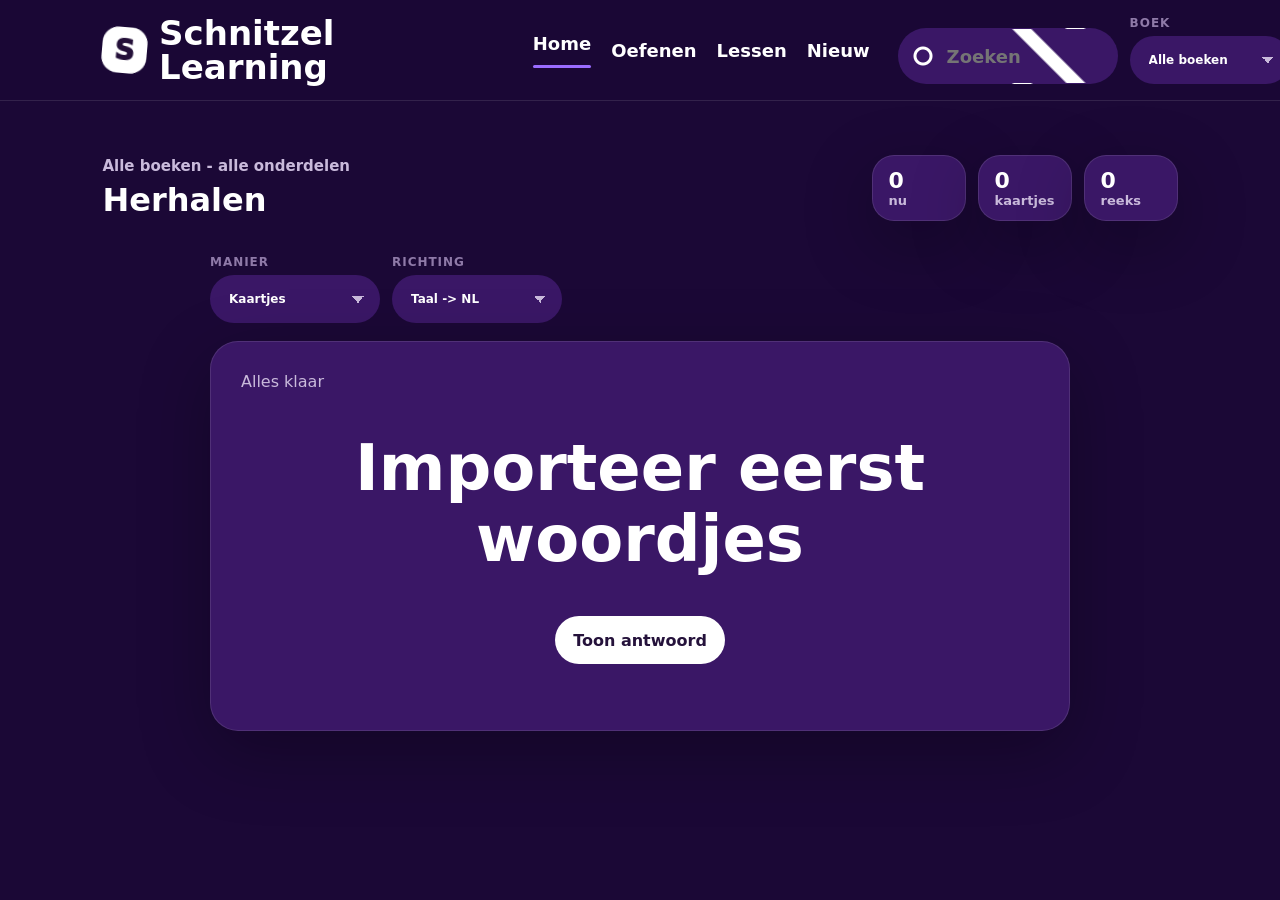
==== index.html @ d6a6bb79 "Add files via upload" ====
<!doctype html>
<html lang="nl">
  <head>
    <meta charset="utf-8" />
    <meta name="viewport" content="width=device-width, initial-scale=1" />
    <title>Schnitzel Learning</title>
    <meta name="theme-color" content="#1b0836" />
    <meta name="apple-mobile-web-app-capable" content="yes" />
    <meta name="apple-mobile-web-app-title" content="Schnitzel Learning" />
    <link rel="manifest" href="manifest.webmanifest" />
    <link rel="stylesheet" href="styles.css" />
  </head>
  <body>
    <div class="app-shell">
      <aside class="sidebar">
        <div class="brand">
          <div class="brand-mark">S</div>
          <div>
            <h1>Schnitzel Learning</h1>
            <p>leren op jouw tempo</p>
          </div>
        </div>

        <nav class="tabs" aria-label="Hoofdmenu">
          <button class="tab active" data-view="learn">Home</button>
          <button class="tab" data-view="practice">Oefenen</button>
          <button class="tab" data-view="library">Lessen</button>
          <button class="tab" data-view="import">Nieuw</button>
        </nav>

        <section class="filters" aria-label="Selectie">
          <label class="search-box">
            <span>Zoeken</span>
            <input id="searchBox" placeholder="Zoeken" />
          </label>
          <label>
            <span>Boek</span>
            <select id="bookFilter"></select>
          </label>
          <label>
            <span>Onderdeel</span>
            <select id="sectionFilter"></select>
          </label>
        </section>
      </aside>

      <main>
        <header class="topbar">
          <div>
            <p class="eyebrow" id="scopeLabel">Alle onderdelen</p>
            <h2 id="viewTitle">Herhalen</h2>
          </div>
          <div class="stats">
            <div><strong id="dueCount">0</strong><span>nu</span></div>
            <div><strong id="cardCount">0</strong><span>kaartjes</span></div>
            <div><strong id="streakCount">0</strong><span>reeks</span></div>
          </div>
        </header>

        <section class="view active" id="learnView">
          <div class="study-layout">
            <div class="toolbar mode-toolbar">
              <label>
                Manier
                <select id="reviewMode">
                  <option value="card">Kaartjes</option>
                  <option value="type">Typen</option>
                </select>
              </label>
              <label>
                Richting
                <select id="reviewDirection">
                  <option value="langToNl">Taal -> NL</option>
                  <option value="nlToLang">NL -> taal</option>
                </select>
              </label>
            </div>
            <section class="flashcard" id="reviewCard" tabindex="0">
              <p id="reviewMeta">Kies een onderdeel</p>
              <div class="card-face" id="reviewQuestion">Geen kaartjes klaar</div>
              <div class="hint hidden" id="reviewHint"></div>
              <div class="type-row hidden" id="reviewTypeRow">
                <input id="reviewInput" autocomplete="off" spellcheck="false" placeholder="Typ antwoord" />
                <button id="checkReviewBtn">Check</button>
              </div>
              <div class="result hidden" id="reviewResult"></div>
              <div class="card-answer hidden" id="reviewAnswer"></div>
              <button class="ghost" id="showAnswerBtn">Toon antwoord</button>
            </section>
            <div class="grade-row hidden" id="gradeRow">
              <button data-grade="again">Opnieuw</button>
              <button data-grade="hard">Moeilijk</button>
              <button data-grade="good">Goed</button>
              <button data-grade="easy">Makkelijk</button>
            </div>
          </div>
        </section>

        <section class="view" id="practiceView">
          <div class="toolbar">
            <label>
              Manier
              <select id="practiceMode">
                <option value="card">Kaartjes</option>
                <option value="type">Typen</option>
              </select>
            </label>
            <label>
              Richting
              <select id="practiceDirection">
                <option value="langToNl">Taal -> NL</option>
                <option value="nlToLang">NL -> taal</option>
              </select>
            </label>
            <button id="shuffleBtn">Hussel</button>
          </div>
          <section class="flashcard" id="practiceCard" tabindex="0">
            <p id="practiceMeta">Vrij oefenen</p>
            <div class="card-face" id="practiceQuestion">Geen kaartjes gekozen</div>
            <div class="hint hidden" id="practiceHint"></div>
            <div class="type-row hidden" id="practiceTypeRow">
              <input id="practiceInput" autocomplete="off" spellcheck="false" placeholder="Typ antwoord" />
              <button id="checkPracticeBtn">Check</button>
            </div>
            <div class="result hidden" id="practiceResult"></div>
            <div class="card-answer hidden" id="practiceAnswer"></div>
            <button class="ghost" id="practiceShowBtn">Toon antwoord</button>
          </section>
          <div class="grade-row">
            <button id="prevPracticeBtn">Vorige</button>
            <button id="nextPracticeBtn">Volgende</button>
          </div>
        </section>

        <section class="view" id="libraryView">
          <div class="library-grid" id="libraryGrid"></div>
        </section>

        <section class="view" id="importView">
          <div class="import-panel">
            <div>
              <h3>Nieuwe woordjes</h3>
              <p>Plak twee kolommen: woord in de taal en Nederlandse betekenis. Hoofdstukken ontstaan zodra je ze hier toevoegt.</p>
            </div>
            <div class="form-grid">
              <label>
                Boek
                <select id="importBook"></select>
              </label>
              <label>
                Onderdeel
                <input id="importSection" placeholder="bijv. Apprendre 4" />
              </label>
              <label>
                Taal
                <select id="importLanguage">
                  <option value="latin">Latijn</option>
                  <option value="french">Frans</option>
                  <option value="greek">Grieks</option>
                  <option value="german">Duits</option>
                  <option value="other">Andere taal</option>
                </select>
              </label>
            </div>
            <textarea id="importText" spellcheck="false" placeholder="Woord in de taal&#9;Nederlandse betekenis&#10;la pomme&#9;de appel"></textarea>
            <div class="toolbar">
              <button id="importBtn">Importeer</button>
              <button id="exportBtn">Exporteer backup</button>
              <button id="resetBtn" class="danger">Alles leegmaken</button>
            </div>
          </div>
        </section>
      </main>
    </div>

    <script src="app.js"></script>
  </body>
</html>
---- styles.css ----
:root {
  color-scheme: dark;
  --bg: #1b0836;
  --bg-deep: #16062d;
  --panel: #3a1766;
  --panel-soft: #452079;
  --panel-hover: #52278d;
  --ink: #ffffff;
  --muted: #c9badb;
  --faint: #8f7aa8;
  --line: rgba(255, 255, 255, 0.11);
  --accent: #9a6cff;
  --accent-strong: #b48cff;
  --blue: #55b8ff;
  --danger: #ff6b8a;
  --success: #70e1a1;
  --shadow: 0 22px 70px rgba(0, 0, 0, 0.28);
}

* {
  box-sizing: border-box;
}

body {
  margin: 0;
  min-height: 100vh;
  background: var(--bg);
  color: var(--ink);
  font-family: Inter, ui-sans-serif, system-ui, -apple-system, BlinkMacSystemFont, "Segoe UI", sans-serif;
}

button,
select,
input,
textarea {
  font: inherit;
}

button {
  min-height: 48px;
  border: 0;
  border-radius: 999px;
  padding: 0 18px;
  background: var(--panel-soft);
  color: var(--ink);
  font-weight: 800;
  cursor: pointer;
}

button:hover {
  background: var(--panel-hover);
}

button.active,
button.primary,
#importBtn {
  background: #ffffff;
  color: #1f1233;
}

button.danger {
  color: #ffffff;
  background: rgba(255, 107, 138, 0.24);
}

.app-shell {
  min-height: 100vh;
  background: var(--bg);
}

.sidebar {
  position: sticky;
  top: 0;
  z-index: 5;
  min-height: 88px;
  border-bottom: 1px solid var(--line);
  background: rgba(27, 8, 54, 0.96);
  backdrop-filter: blur(18px);
  padding: 16px clamp(18px, 8vw, 170px);
  display: grid;
  grid-template-columns: auto auto minmax(280px, 1fr);
  align-items: center;
  gap: 28px;
}

.brand {
  display: flex;
  align-items: center;
  gap: 12px;
}

.brand-mark {
  width: 46px;
  height: 46px;
  border-radius: 16px;
  display: grid;
  place-items: center;
  color: #241039;
  background: #ffffff;
  font-weight: 1000;
  font-size: 28px;
  transform: rotate(5deg);
}

h1,
h2,
h3,
p {
  margin: 0;
}

h1 {
  color: #ffffff;
  font-size: 34px;
  line-height: 1;
  letter-spacing: 0;
}

.brand p {
  display: none;
}

.tabs {
  display: flex;
  gap: 20px;
  align-items: center;
}

.tab {
  min-height: 44px;
  padding: 0;
  background: transparent;
  color: #ffffff;
  border-radius: 0;
  font-size: 18px;
}

.tab.active,
.tab:hover {
  background: transparent;
  color: #ffffff;
}

.tab.active::after {
  content: "";
  display: block;
  width: 100%;
  height: 3px;
  margin-top: 11px;
  border-radius: 99px;
  background: var(--accent);
}

.filters {
  display: grid;
  grid-template-columns: minmax(220px, 1fr) minmax(160px, 230px) minmax(160px, 230px);
  gap: 12px;
  align-items: end;
}

label {
  display: grid;
  gap: 6px;
  color: var(--faint);
  font-size: 12px;
  font-weight: 800;
  letter-spacing: 0.08em;
  text-transform: uppercase;
}

.search-box span {
  display: none;
}

select,
input,
textarea {
  width: 100%;
  min-height: 48px;
  border: 1px solid transparent;
  border-radius: 999px;
  background: #3a1766;
  color: #ffffff;
  padding: 0 18px;
  outline: none;
}

.search-box input {
  min-height: 56px;
  padding-left: 48px;
  background:
    radial-gradient(circle at 24px 50%, transparent 0 6px, #ffffff 7px 9px, transparent 10px),
    linear-gradient(45deg, transparent 0 61%, #ffffff 62% 68%, transparent 69%),
    #3a1766;
  font-size: 18px;
  font-weight: 800;
}

select:focus,
input:focus,
textarea:focus {
  border-color: var(--accent-strong);
  box-shadow: 0 0 0 4px rgba(154, 108, 255, 0.18);
}

select {
  appearance: none;
  background:
    linear-gradient(45deg, transparent 50%, #c9badb 50%) calc(100% - 20px) 50% / 7px 7px no-repeat,
    linear-gradient(135deg, #c9badb 50%, transparent 50%) calc(100% - 15px) 50% / 7px 7px no-repeat,
    #3a1766;
  padding-right: 38px;
}

main {
  min-width: 0;
  max-width: 1710px;
  margin: 0 auto;
  padding: 54px clamp(18px, 8vw, 170px) 64px;
}

.topbar {
  display: flex;
  justify-content: space-between;
  gap: 22px;
  align-items: center;
  margin-bottom: 34px;
}

.eyebrow {
  color: var(--muted);
  font-size: 15px;
  font-weight: 800;
}

h2 {
  margin-top: 6px;
  color: #ffffff;
  font-size: 32px;
}

.stats {
  display: flex;
  gap: 12px;
}

.stats div {
  min-width: 94px;
  border: 1px solid var(--line);
  border-radius: 22px;
  background: var(--panel);
  padding: 12px 16px;
  box-shadow: var(--shadow);
}

.stats strong,
.stats span {
  display: block;
}

.stats strong {
  font-size: 22px;
}

.stats span {
  color: var(--muted);
  font-size: 13px;
  font-weight: 800;
}

.view {
  display: none;
}

.view.active {
  display: block;
}

.study-layout {
  display: grid;
  justify-items: center;
  gap: 18px;
}

.flashcard,
.import-panel {
  width: min(860px, 100%);
  background: var(--panel);
  border: 1px solid var(--line);
  border-radius: 28px;
  box-shadow: var(--shadow);
}

.flashcard {
  min-height: 390px;
  padding: 30px;
  display: grid;
  grid-template-rows: auto 1fr auto auto auto;
  gap: 18px;
}

.flashcard p,
.import-panel p {
  color: var(--muted);
}

.card-face,
.card-answer {
  display: grid;
  place-items: center;
  text-align: center;
  color: #ffffff;
  font-size: clamp(34px, 5vw, 64px);
  font-weight: 900;
  line-height: 1.1;
  overflow-wrap: anywhere;
}

.card-answer {
  color: #d8c7ff;
  font-size: clamp(25px, 3.5vw, 44px);
}

.hidden {
  display: none !important;
}

.ghost {
  justify-self: center;
  background: #ffffff;
  color: #25123b;
}

.hint {
  justify-self: center;
  border-radius: 999px;
  background: rgba(255, 255, 255, 0.12);
  color: var(--muted);
  padding: 10px 16px;
  font-weight: 800;
}

.type-row {
  width: min(560px, 100%);
  justify-self: center;
  display: grid;
  grid-template-columns: minmax(0, 1fr) auto;
  gap: 10px;
}

.type-row input {
  min-height: 54px;
  font-size: 18px;
}

.result {
  justify-self: center;
  border-radius: 999px;
  padding: 10px 16px;
  font-weight: 900;
}

.result.correct {
  background: rgba(112, 225, 161, 0.18);
  color: var(--success);
}

.result.wrong {
  background: rgba(255, 107, 138, 0.18);
  color: var(--danger);
}

.grade-row,
.toolbar {
  display: flex;
  flex-wrap: wrap;
  gap: 12px;
  justify-content: center;
  align-items: end;
}

.toolbar label {
  min-width: 170px;
}

.mode-toolbar {
  width: min(860px, 100%);
  justify-content: flex-start;
}

.grade-row button {
  min-width: 124px;
}

.library-grid {
  display: grid;
  gap: 34px;
}

.book-card {
  padding-bottom: 22px;
  border-bottom: 1px solid var(--line);
}

.book-heading {
  display: flex;
  justify-content: space-between;
  gap: 16px;
  align-items: center;
  margin-bottom: 18px;
}

.book-heading h3 {
  color: #ffffff;
  font-size: 25px;
}

.book-heading span,
.book-total {
  color: var(--muted);
  font-weight: 800;
}

.lesson-table-head,
.lesson-row {
  display: grid;
  grid-template-columns: 68px minmax(260px, 1.4fr) minmax(120px, 0.9fr) minmax(130px, 0.6fr);
  align-items: center;
  gap: 12px;
}

.lesson-table-head {
  padding: 0 34px 14px;
  color: var(--faint);
  font-size: 13px;
  font-weight: 900;
  letter-spacing: 0.1em;
  text-transform: uppercase;
}

.section-list {
  display: grid;
  gap: 12px;
}

.lesson-row {
  width: 100%;
  min-height: 104px;
  border-radius: 22px;
  padding: 0 34px;
  background: var(--panel);
  color: #ffffff;
  text-align: left;
  box-shadow: none;
}

.lesson-row:hover {
  background: var(--panel-hover);
  transform: translateY(-1px);
}

.subject-badge {
  width: 35px;
  height: 35px;
  border-radius: 50%;
  display: grid;
  place-items: center;
  color: #ffffff;
  background: #6f3fc2;
  font-size: 10px;
  font-weight: 1000;
}

.subject-badge.lang-french {
  background: linear-gradient(90deg, #3378ff 0 33%, #ffffff 33% 66%, #ff5c69 66% 100%);
  color: transparent;
}

.subject-badge.lang-german {
  background: linear-gradient(#1d1d1d 0 33%, #e53935 33% 66%, #ffce3a 66% 100%);
  color: transparent;
}

.subject-badge.lang-greek {
  background: linear-gradient(90deg, #2f7dff 0 42%, #ffffff 42% 58%, #2f7dff 58% 100%);
  color: transparent;
}

.subject-badge.lang-latin {
  background: #8f63ec;
}

.lesson-title {
  font-size: 22px;
  font-weight: 900;
}

.verified {
  display: inline-grid;
  width: 23px;
  height: 23px;
  margin-left: 8px;
  place-items: center;
  border-radius: 50%;
  background: var(--accent);
  color: #ffffff;
  font-size: 14px;
}

.lesson-paragraph,
.lesson-count {
  color: var(--muted);
  font-size: 18px;
  font-weight: 800;
}

.empty-list {
  color: var(--muted);
  padding: 24px 0;
}

.book-total {
  margin-top: 14px;
  text-align: right;
}

.import-panel {
  padding: 28px;
  display: grid;
  gap: 18px;
}

.import-panel h3 {
  color: #ffffff;
  font-size: 26px;
  margin-bottom: 6px;
}

.form-grid {
  display: grid;
  grid-template-columns: repeat(3, 1fr);
  gap: 12px;
}

textarea {
  min-height: 240px;
  border-radius: 24px;
  resize: vertical;
  padding: 18px;
  font-family: ui-monospace, SFMono-Regular, Menlo, Consolas, monospace;
  line-height: 1.6;
}

@media (max-width: 1050px) {
  .sidebar {
    grid-template-columns: 1fr;
    align-items: stretch;
    gap: 16px;
  }

  .tabs,
  .filters {
    width: 100%;
  }
}

@media (max-width: 820px) {
  .sidebar {
    padding: 16px;
  }

  .tabs {
    overflow-x: auto;
    gap: 16px;
  }

  .filters,
  .form-grid {
    grid-template-columns: 1fr;
  }

  main {
    padding: 28px 16px 40px;
  }

  .topbar,
  .stats {
    align-items: stretch;
    flex-direction: column;
  }

  .stats {
    display: grid;
    grid-template-columns: repeat(3, 1fr);
  }

  .type-row {
    grid-template-columns: 1fr;
  }

  .lesson-table-head {
    display: none;
  }

  .lesson-row {
    grid-template-columns: 44px 1fr;
    min-height: auto;
    padding: 18px;
  }

  .lesson-paragraph,
  .lesson-count {
    grid-column: 2;
    font-size: 15px;
  }
}
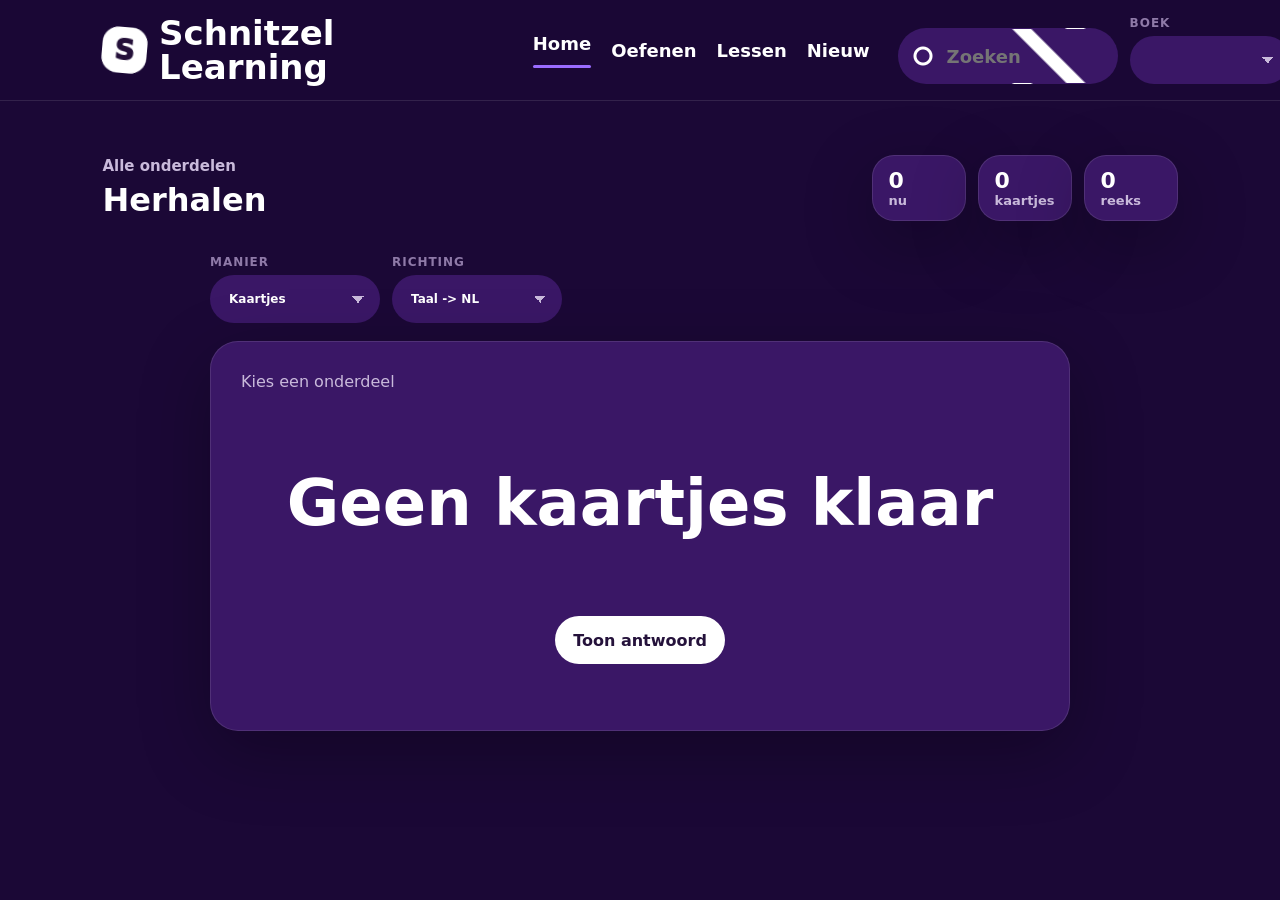
==== commit 9ca52d69: "Mark II" ====
--- a/index.html
+++ b/index.html
@@ -112,23 +112,47 @@
                 <option value="nlToLang">NL -> taal</option>
               </select>
             </label>
-            <button id="shuffleBtn">Hussel</button>
-          </div>
-          <section class="flashcard" id="practiceCard" tabindex="0">
-            <p id="practiceMeta">Vrij oefenen</p>
-            <div class="card-face" id="practiceQuestion">Geen kaartjes gekozen</div>
-            <div class="hint hidden" id="practiceHint"></div>
-            <div class="type-row hidden" id="practiceTypeRow">
-              <input id="practiceInput" autocomplete="off" spellcheck="false" placeholder="Typ antwoord" />
-              <button id="checkPracticeBtn">Check</button>
-            </div>
-            <div class="result hidden" id="practiceResult"></div>
-            <div class="card-answer hidden" id="practiceAnswer"></div>
-            <button class="ghost" id="practiceShowBtn">Toon antwoord</button>
-          </section>
-          <div class="grade-row">
-            <button id="prevPracticeBtn">Vorige</button>
-            <button id="nextPracticeBtn">Volgende</button>
+            <button id="shuffleBtn">Herstart sessie</button>
+          </div>
+          <div class="study-layout" id="practiceSession">
+            <p class="session-progress" id="practiceProgress"></p>
+            <section class="flashcard" id="practiceCard" tabindex="0">
+              <p id="practiceMeta">Vrij oefenen</p>
+              <div class="card-face" id="practiceQuestion">Geen kaartjes gekozen</div>
+              <div class="hint hidden" id="practiceHint"></div>
+              <div class="type-row hidden" id="practiceTypeRow">
+                <input id="practiceInput" autocomplete="off" spellcheck="false" placeholder="Typ antwoord" />
+                <button id="checkPracticeBtn">Check</button>
+              </div>
+              <div class="result hidden" id="practiceResult"></div>
+              <div class="card-answer hidden" id="practiceAnswer"></div>
+              <button class="ghost" id="practiceShowBtn">Toon antwoord</button>
+            </section>
+            <div class="grade-row hidden" id="practiceJudgeRow">
+              <button class="judge-wrong" id="practiceWrongBtn">✗ Fout</button>
+              <button class="judge-correct" id="practiceCorrectBtn">✓ Goed</button>
+            </div>
+            <div class="grade-row hidden" id="practiceNextRow">
+              <button id="practiceNextBtn">Volgende</button>
+            </div>
+          </div>
+          <div class="practice-summary hidden" id="practiceSummary">
+            <h3 id="summaryTitle">Sessie klaar!</h3>
+            <p id="summaryStats"></p>
+            <div class="summary-cols">
+              <div>
+                <h4>Goed (<span id="summaryCorrectCount">0</span>)</h4>
+                <ul class="summary-list" id="summaryCorrectList"></ul>
+              </div>
+              <div>
+                <h4>Fout (<span id="summaryWrongCount">0</span>)</h4>
+                <ul class="summary-list" id="summaryWrongList"></ul>
+              </div>
+            </div>
+            <div class="toolbar">
+              <button id="retryWrongBtn">Fout opnieuw leren</button>
+              <button id="restartAllBtn">Opnieuw alle woordjes</button>
+            </div>
           </div>
         </section>
 
--- a/styles.css
+++ b/styles.css
@@ -392,6 +392,101 @@
   min-width: 124px;
 }
 
+.session-progress {
+  width: min(860px, 100%);
+  color: var(--muted);
+  font-weight: 800;
+  text-align: center;
+}
+
+.judge-wrong {
+  background: rgba(255, 107, 138, 0.24);
+  color: #ffffff;
+}
+
+.judge-wrong:hover {
+  background: rgba(255, 107, 138, 0.4);
+}
+
+.judge-correct {
+  background: rgba(112, 225, 161, 0.24);
+  color: #ffffff;
+}
+
+.judge-correct:hover {
+  background: rgba(112, 225, 161, 0.4);
+}
+
+.practice-summary {
+  width: min(860px, 100%);
+  margin: 0 auto;
+  background: var(--panel);
+  border: 1px solid var(--line);
+  border-radius: 28px;
+  box-shadow: var(--shadow);
+  padding: 30px;
+  display: grid;
+  gap: 18px;
+}
+
+.practice-summary h3 {
+  color: #ffffff;
+  font-size: 26px;
+}
+
+.practice-summary p {
+  color: var(--muted);
+  font-weight: 800;
+}
+
+.summary-cols {
+  display: grid;
+  grid-template-columns: 1fr 1fr;
+  gap: 20px;
+}
+
+.summary-cols h4 {
+  margin: 0 0 10px;
+  color: #ffffff;
+  font-size: 16px;
+}
+
+.summary-list {
+  list-style: none;
+  margin: 0;
+  padding: 0;
+  display: grid;
+  gap: 8px;
+  max-height: 320px;
+  overflow-y: auto;
+}
+
+.summary-list li {
+  border-radius: 14px;
+  background: var(--panel-soft);
+  padding: 10px 14px;
+  font-weight: 700;
+  color: #ffffff;
+}
+
+.summary-list li span {
+  display: block;
+  color: var(--muted);
+  font-size: 13px;
+  font-weight: 700;
+}
+
+.summary-list.empty-hint {
+  color: var(--muted);
+  font-weight: 700;
+}
+
+@media (max-width: 820px) {
+  .summary-cols {
+    grid-template-columns: 1fr;
+  }
+}
+
 .library-grid {
   display: grid;
   gap: 34px;
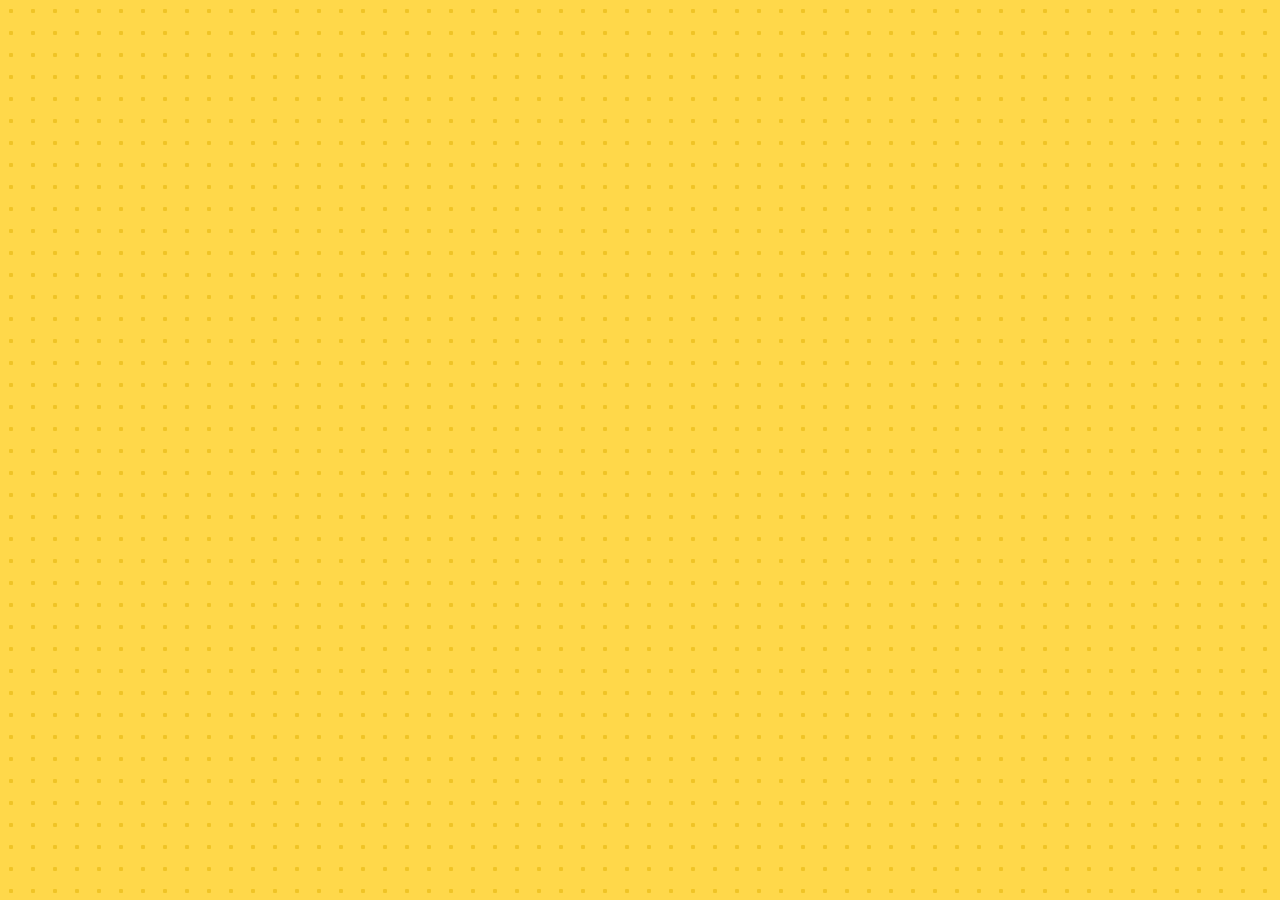
==== commit 48602bbe: "Mooiere en lichtere donkere modus - Achtergrond en panelen in de donkere modus lichter - Knoppen en " ====
--- a/index.html
+++ b/index.html
@@ -2,201 +2,34 @@
 <html lang="nl">
   <head>
     <meta charset="utf-8" />
-    <meta name="viewport" content="width=device-width, initial-scale=1" />
+    <meta name="viewport" content="width=device-width, initial-scale=1, viewport-fit=cover" />
     <title>Schnitzel Learning</title>
-    <meta name="theme-color" content="#1b0836" />
+    <meta name="description" content="Woordjes leren met herhaling, XP en levels." />
+    <meta name="theme-color" content="#ffd84a" media="(prefers-color-scheme: light)" />
+    <meta name="theme-color" content="#2a2218" media="(prefers-color-scheme: dark)" />
     <meta name="apple-mobile-web-app-capable" content="yes" />
-    <meta name="apple-mobile-web-app-title" content="Schnitzel Learning" />
+    <meta name="mobile-web-app-capable" content="yes" />
+    <meta name="apple-mobile-web-app-status-bar-style" content="default" />
+    <meta name="apple-mobile-web-app-title" content="Schnitzel" />
     <link rel="manifest" href="manifest.webmanifest" />
+    <link rel="icon" href="icon.svg" type="image/svg+xml" />
+    <link rel="apple-touch-icon" href="icons/apple-touch-icon.png" />
+    <link rel="preconnect" href="https://fonts.googleapis.com" />
+    <link rel="preconnect" href="https://fonts.gstatic.com" crossorigin />
+    <link rel="stylesheet" href="https://fonts.googleapis.com/css2?family=Bricolage+Grotesque:opsz,wght@12..96,600;12..96,800&family=Figtree:wght@400;500;600;700&display=swap" />
     <link rel="stylesheet" href="styles.css" />
   </head>
   <body>
-    <div class="app-shell">
-      <aside class="sidebar">
-        <div class="brand">
-          <div class="brand-mark">S</div>
-          <div>
-            <h1>Schnitzel Learning</h1>
-            <p>leren op jouw tempo</p>
-          </div>
-        </div>
-
-        <nav class="tabs" aria-label="Hoofdmenu">
-          <button class="tab active" data-view="learn">Home</button>
-          <button class="tab" data-view="practice">Oefenen</button>
-          <button class="tab" data-view="library">Lessen</button>
-          <button class="tab" data-view="import">Nieuw</button>
-        </nav>
-
-        <section class="filters" aria-label="Selectie">
-          <label class="search-box">
-            <span>Zoeken</span>
-            <input id="searchBox" placeholder="Zoeken" />
-          </label>
-          <label>
-            <span>Boek</span>
-            <select id="bookFilter"></select>
-          </label>
-          <label>
-            <span>Onderdeel</span>
-            <select id="sectionFilter"></select>
-          </label>
-        </section>
-      </aside>
-
-      <main>
-        <header class="topbar">
-          <div>
-            <p class="eyebrow" id="scopeLabel">Alle onderdelen</p>
-            <h2 id="viewTitle">Herhalen</h2>
-          </div>
-          <div class="stats">
-            <div><strong id="dueCount">0</strong><span>nu</span></div>
-            <div><strong id="cardCount">0</strong><span>kaartjes</span></div>
-            <div><strong id="streakCount">0</strong><span>reeks</span></div>
-          </div>
-        </header>
-
-        <section class="view active" id="learnView">
-          <div class="study-layout">
-            <div class="toolbar mode-toolbar">
-              <label>
-                Manier
-                <select id="reviewMode">
-                  <option value="card">Kaartjes</option>
-                  <option value="type">Typen</option>
-                </select>
-              </label>
-              <label>
-                Richting
-                <select id="reviewDirection">
-                  <option value="langToNl">Taal -> NL</option>
-                  <option value="nlToLang">NL -> taal</option>
-                </select>
-              </label>
-            </div>
-            <section class="flashcard" id="reviewCard" tabindex="0">
-              <p id="reviewMeta">Kies een onderdeel</p>
-              <div class="card-face" id="reviewQuestion">Geen kaartjes klaar</div>
-              <div class="hint hidden" id="reviewHint"></div>
-              <div class="type-row hidden" id="reviewTypeRow">
-                <input id="reviewInput" autocomplete="off" spellcheck="false" placeholder="Typ antwoord" />
-                <button id="checkReviewBtn">Check</button>
-              </div>
-              <div class="result hidden" id="reviewResult"></div>
-              <div class="card-answer hidden" id="reviewAnswer"></div>
-              <button class="ghost" id="showAnswerBtn">Toon antwoord</button>
-            </section>
-            <div class="grade-row hidden" id="gradeRow">
-              <button data-grade="again">Opnieuw</button>
-              <button data-grade="hard">Moeilijk</button>
-              <button data-grade="good">Goed</button>
-              <button data-grade="easy">Makkelijk</button>
-            </div>
-          </div>
-        </section>
-
-        <section class="view" id="practiceView">
-          <div class="toolbar">
-            <label>
-              Manier
-              <select id="practiceMode">
-                <option value="card">Kaartjes</option>
-                <option value="type">Typen</option>
-              </select>
-            </label>
-            <label>
-              Richting
-              <select id="practiceDirection">
-                <option value="langToNl">Taal -> NL</option>
-                <option value="nlToLang">NL -> taal</option>
-              </select>
-            </label>
-            <button id="shuffleBtn">Herstart sessie</button>
-          </div>
-          <div class="study-layout" id="practiceSession">
-            <p class="session-progress" id="practiceProgress"></p>
-            <section class="flashcard" id="practiceCard" tabindex="0">
-              <p id="practiceMeta">Vrij oefenen</p>
-              <div class="card-face" id="practiceQuestion">Geen kaartjes gekozen</div>
-              <div class="hint hidden" id="practiceHint"></div>
-              <div class="type-row hidden" id="practiceTypeRow">
-                <input id="practiceInput" autocomplete="off" spellcheck="false" placeholder="Typ antwoord" />
-                <button id="checkPracticeBtn">Check</button>
-              </div>
-              <div class="result hidden" id="practiceResult"></div>
-              <div class="card-answer hidden" id="practiceAnswer"></div>
-              <button class="ghost" id="practiceShowBtn">Toon antwoord</button>
-            </section>
-            <div class="grade-row hidden" id="practiceJudgeRow">
-              <button class="judge-wrong" id="practiceWrongBtn">✗ Fout</button>
-              <button class="judge-correct" id="practiceCorrectBtn">✓ Goed</button>
-            </div>
-            <div class="grade-row hidden" id="practiceNextRow">
-              <button id="practiceNextBtn">Volgende</button>
-            </div>
-          </div>
-          <div class="practice-summary hidden" id="practiceSummary">
-            <h3 id="summaryTitle">Sessie klaar!</h3>
-            <p id="summaryStats"></p>
-            <div class="summary-cols">
-              <div>
-                <h4>Goed (<span id="summaryCorrectCount">0</span>)</h4>
-                <ul class="summary-list" id="summaryCorrectList"></ul>
-              </div>
-              <div>
-                <h4>Fout (<span id="summaryWrongCount">0</span>)</h4>
-                <ul class="summary-list" id="summaryWrongList"></ul>
-              </div>
-            </div>
-            <div class="toolbar">
-              <button id="retryWrongBtn">Fout opnieuw leren</button>
-              <button id="restartAllBtn">Opnieuw alle woordjes</button>
-            </div>
-          </div>
-        </section>
-
-        <section class="view" id="libraryView">
-          <div class="library-grid" id="libraryGrid"></div>
-        </section>
-
-        <section class="view" id="importView">
-          <div class="import-panel">
-            <div>
-              <h3>Nieuwe woordjes</h3>
-              <p>Plak twee kolommen: woord in de taal en Nederlandse betekenis. Hoofdstukken ontstaan zodra je ze hier toevoegt.</p>
-            </div>
-            <div class="form-grid">
-              <label>
-                Boek
-                <select id="importBook"></select>
-              </label>
-              <label>
-                Onderdeel
-                <input id="importSection" placeholder="bijv. Apprendre 4" />
-              </label>
-              <label>
-                Taal
-                <select id="importLanguage">
-                  <option value="latin">Latijn</option>
-                  <option value="french">Frans</option>
-                  <option value="greek">Grieks</option>
-                  <option value="german">Duits</option>
-                  <option value="other">Andere taal</option>
-                </select>
-              </label>
-            </div>
-            <textarea id="importText" spellcheck="false" placeholder="Woord in de taal&#9;Nederlandse betekenis&#10;la pomme&#9;de appel"></textarea>
-            <div class="toolbar">
-              <button id="importBtn">Importeer</button>
-              <button id="exportBtn">Exporteer backup</button>
-              <button id="resetBtn" class="danger">Alles leegmaken</button>
-            </div>
-          </div>
-        </section>
-      </main>
-    </div>
+    <div class="wrap" id="app"></div>
+    <canvas id="confetti" aria-hidden="true"></canvas>
 
     <script src="app.js"></script>
+    <script>
+      if ("serviceWorker" in navigator) {
+        window.addEventListener("load", () => {
+          navigator.serviceWorker.register("sw.js").catch(() => {});
+        });
+      }
+    </script>
   </body>
 </html>
--- a/styles.css
+++ b/styles.css
@@ -1,711 +1,205 @@
+/* Concept: sticker-stijl. Dikke omlijning, harde schaduwen, felle vlakken op een gele puntjesachtergrond. Spelelementen: XP, level, streak, combo. */
 :root {
-  color-scheme: dark;
-  --bg: #1b0836;
-  --bg-deep: #16062d;
-  --panel: #3a1766;
-  --panel-soft: #452079;
-  --panel-hover: #52278d;
-  --ink: #ffffff;
-  --muted: #c9badb;
-  --faint: #8f7aa8;
-  --line: rgba(255, 255, 255, 0.11);
-  --accent: #9a6cff;
-  --accent-strong: #b48cff;
-  --blue: #55b8ff;
-  --danger: #ff6b8a;
-  --success: #70e1a1;
-  --shadow: 0 22px 70px rgba(0, 0, 0, 0.28);
-}
-
-* {
-  box-sizing: border-box;
-}
-
+  --bg: #ffd84a;
+  --dots: #f0c426;
+  --card: #fffdf5;
+  --ink: #17120c;
+  --muted: #5d5444;
+  --edge: #17120c;
+  --shadow: #17120c;
+  --field: #fff6d6;
+  --c1: #ff8a5c; --c2: #7be0a9; --c3: #7cc8ff; --c4: #ff9ec7; --c5: #c9a7ff;
+  --hot: #ff5a45;
+  --good: #7be0a9; --near: #ffe27a; --bad: #ff9a8a;
+  --on-fill: #17120c;
+  --paper: #fffdf5;                /* vaste crèmekleur voor knoppen/labels op felle vlakken */
+  --rim: var(--edge);              /* rand van de blokken zelf */
+  --rim-shadow: var(--shadow);     /* schaduw van de blokken zelf */
+  --line: var(--edge);             /* zachtere rand voor rustige panelen */
+  --line-shadow: var(--shadow);
+  --line-strong: var(--edge);      /* velden en keuzeknoppen */
+  --font-display: "Bricolage Grotesque", "Trebuchet MS", system-ui, sans-serif;
+  --font-body: "Figtree", system-ui, -apple-system, "Segoe UI", sans-serif;
+}
+@media (prefers-color-scheme: dark) {
+  :root:not([data-theme="light"]) {
+    --bg: #2a2218; --dots: #362c1f; --card: #3a3024; --ink: #fbf3df; --muted: #d2c7b0; --edge: #fbf3df; --shadow: #17110a;
+    --field: #2e251a; --hot: #ff6b57; color-scheme: dark;
+    /* donker: felle blokken houden een crèmekleurige rand met een warme gouden schaduw; rustige panelen een zachtere rand */
+    --rim-shadow: #947a38;
+    --line: #6a5b44; --line-shadow: #17110a; --line-strong: #a99a78;
+  }
+}
+:root[data-theme="dark"] {
+  --bg: #2a2218; --dots: #362c1f; --card: #3a3024; --ink: #fbf3df; --muted: #d2c7b0; --edge: #fbf3df; --shadow: #17110a;
+  --field: #2e251a; --hot: #ff6b57; color-scheme: dark;
+  /* donker: felle blokken houden een crèmekleurige rand met een warme gouden schaduw; rustige panelen een zachtere rand */
+  --rim-shadow: #947a38;
+  --line: #6a5b44; --line-shadow: #17110a; --line-strong: #a99a78;
+}
+* { box-sizing: border-box; }
 body {
-  margin: 0;
-  min-height: 100vh;
-  background: var(--bg);
-  color: var(--ink);
-  font-family: Inter, ui-sans-serif, system-ui, -apple-system, BlinkMacSystemFont, "Segoe UI", sans-serif;
-}
-
-button,
-select,
-input,
-textarea {
-  font: inherit;
-}
-
-button {
-  min-height: 48px;
-  border: 0;
-  border-radius: 999px;
-  padding: 0 18px;
-  background: var(--panel-soft);
-  color: var(--ink);
-  font-weight: 800;
-  cursor: pointer;
-}
-
-button:hover {
-  background: var(--panel-hover);
-}
-
-button.active,
-button.primary,
-#importBtn {
-  background: #ffffff;
-  color: #1f1233;
-}
-
-button.danger {
-  color: #ffffff;
-  background: rgba(255, 107, 138, 0.24);
-}
-
-.app-shell {
-  min-height: 100vh;
-  background: var(--bg);
-}
-
-.sidebar {
-  position: sticky;
-  top: 0;
-  z-index: 5;
-  min-height: 88px;
-  border-bottom: 1px solid var(--line);
-  background: rgba(27, 8, 54, 0.96);
-  backdrop-filter: blur(18px);
-  padding: 16px clamp(18px, 8vw, 170px);
-  display: grid;
-  grid-template-columns: auto auto minmax(280px, 1fr);
-  align-items: center;
-  gap: 28px;
-}
-
-.brand {
-  display: flex;
-  align-items: center;
-  gap: 12px;
-}
-
-.brand-mark {
-  width: 46px;
-  height: 46px;
-  border-radius: 16px;
-  display: grid;
-  place-items: center;
-  color: #241039;
-  background: #ffffff;
-  font-weight: 1000;
-  font-size: 28px;
-  transform: rotate(5deg);
-}
-
-h1,
-h2,
-h3,
-p {
-  margin: 0;
-}
-
-h1 {
-  color: #ffffff;
-  font-size: 34px;
-  line-height: 1;
-  letter-spacing: 0;
-}
-
-.brand p {
-  display: none;
-}
-
-.tabs {
-  display: flex;
-  gap: 20px;
-  align-items: center;
-}
-
-.tab {
-  min-height: 44px;
-  padding: 0;
-  background: transparent;
-  color: #ffffff;
-  border-radius: 0;
-  font-size: 18px;
-}
-
-.tab.active,
-.tab:hover {
-  background: transparent;
-  color: #ffffff;
-}
-
-.tab.active::after {
-  content: "";
-  display: block;
-  width: 100%;
-  height: 3px;
-  margin-top: 11px;
-  border-radius: 99px;
-  background: var(--accent);
-}
-
-.filters {
-  display: grid;
-  grid-template-columns: minmax(220px, 1fr) minmax(160px, 230px) minmax(160px, 230px);
-  gap: 12px;
-  align-items: end;
-}
-
-label {
-  display: grid;
-  gap: 6px;
-  color: var(--faint);
-  font-size: 12px;
-  font-weight: 800;
-  letter-spacing: 0.08em;
-  text-transform: uppercase;
-}
-
-.search-box span {
-  display: none;
-}
-
-select,
-input,
-textarea {
-  width: 100%;
-  min-height: 48px;
-  border: 1px solid transparent;
-  border-radius: 999px;
-  background: #3a1766;
-  color: #ffffff;
-  padding: 0 18px;
-  outline: none;
-}
-
-.search-box input {
-  min-height: 56px;
-  padding-left: 48px;
-  background:
-    radial-gradient(circle at 24px 50%, transparent 0 6px, #ffffff 7px 9px, transparent 10px),
-    linear-gradient(45deg, transparent 0 61%, #ffffff 62% 68%, transparent 69%),
-    #3a1766;
-  font-size: 18px;
-  font-weight: 800;
-}
-
-select:focus,
-input:focus,
-textarea:focus {
-  border-color: var(--accent-strong);
-  box-shadow: 0 0 0 4px rgba(154, 108, 255, 0.18);
-}
-
-select {
-  appearance: none;
-  background:
-    linear-gradient(45deg, transparent 50%, #c9badb 50%) calc(100% - 20px) 50% / 7px 7px no-repeat,
-    linear-gradient(135deg, #c9badb 50%, transparent 50%) calc(100% - 15px) 50% / 7px 7px no-repeat,
-    #3a1766;
-  padding-right: 38px;
-}
-
-main {
-  min-width: 0;
-  max-width: 1710px;
-  margin: 0 auto;
-  padding: 54px clamp(18px, 8vw, 170px) 64px;
-}
-
-.topbar {
-  display: flex;
-  justify-content: space-between;
-  gap: 22px;
-  align-items: center;
-  margin-bottom: 34px;
-}
-
-.eyebrow {
-  color: var(--muted);
-  font-size: 15px;
-  font-weight: 800;
-}
-
-h2 {
-  margin-top: 6px;
-  color: #ffffff;
-  font-size: 32px;
-}
-
-.stats {
-  display: flex;
-  gap: 12px;
-}
-
-.stats div {
-  min-width: 94px;
-  border: 1px solid var(--line);
-  border-radius: 22px;
-  background: var(--panel);
-  padding: 12px 16px;
-  box-shadow: var(--shadow);
-}
-
-.stats strong,
-.stats span {
-  display: block;
-}
-
-.stats strong {
-  font-size: 22px;
-}
-
-.stats span {
-  color: var(--muted);
-  font-size: 13px;
-  font-weight: 800;
-}
-
-.view {
-  display: none;
-}
-
-.view.active {
-  display: block;
-}
-
-.study-layout {
-  display: grid;
-  justify-items: center;
-  gap: 18px;
-}
-
-.flashcard,
-.import-panel {
-  width: min(860px, 100%);
-  background: var(--panel);
-  border: 1px solid var(--line);
-  border-radius: 28px;
-  box-shadow: var(--shadow);
-}
-
-.flashcard {
-  min-height: 390px;
-  padding: 30px;
-  display: grid;
-  grid-template-rows: auto 1fr auto auto auto;
-  gap: 18px;
-}
-
-.flashcard p,
-.import-panel p {
-  color: var(--muted);
-}
-
-.card-face,
-.card-answer {
-  display: grid;
-  place-items: center;
-  text-align: center;
-  color: #ffffff;
-  font-size: clamp(34px, 5vw, 64px);
-  font-weight: 900;
-  line-height: 1.1;
-  overflow-wrap: anywhere;
-}
-
-.card-answer {
-  color: #d8c7ff;
-  font-size: clamp(25px, 3.5vw, 44px);
-}
-
-.hidden {
-  display: none !important;
-}
-
-.ghost {
-  justify-self: center;
-  background: #ffffff;
-  color: #25123b;
-}
-
-.hint {
-  justify-self: center;
-  border-radius: 999px;
-  background: rgba(255, 255, 255, 0.12);
-  color: var(--muted);
-  padding: 10px 16px;
-  font-weight: 800;
-}
-
-.type-row {
-  width: min(560px, 100%);
-  justify-self: center;
-  display: grid;
-  grid-template-columns: minmax(0, 1fr) auto;
-  gap: 10px;
-}
-
-.type-row input {
-  min-height: 54px;
-  font-size: 18px;
-}
-
-.result {
-  justify-self: center;
-  border-radius: 999px;
-  padding: 10px 16px;
-  font-weight: 900;
-}
-
-.result.correct {
-  background: rgba(112, 225, 161, 0.18);
-  color: var(--success);
-}
-
-.result.wrong {
-  background: rgba(255, 107, 138, 0.18);
-  color: var(--danger);
-}
-
-.grade-row,
-.toolbar {
-  display: flex;
-  flex-wrap: wrap;
-  gap: 12px;
-  justify-content: center;
-  align-items: end;
-}
-
-.toolbar label {
-  min-width: 170px;
-}
-
-.mode-toolbar {
-  width: min(860px, 100%);
-  justify-content: flex-start;
-}
-
-.grade-row button {
-  min-width: 124px;
-}
-
-.session-progress {
-  width: min(860px, 100%);
-  color: var(--muted);
-  font-weight: 800;
-  text-align: center;
-}
-
-.judge-wrong {
-  background: rgba(255, 107, 138, 0.24);
-  color: #ffffff;
-}
-
-.judge-wrong:hover {
-  background: rgba(255, 107, 138, 0.4);
-}
-
-.judge-correct {
-  background: rgba(112, 225, 161, 0.24);
-  color: #ffffff;
-}
-
-.judge-correct:hover {
-  background: rgba(112, 225, 161, 0.4);
-}
-
-.practice-summary {
-  width: min(860px, 100%);
-  margin: 0 auto;
-  background: var(--panel);
-  border: 1px solid var(--line);
-  border-radius: 28px;
-  box-shadow: var(--shadow);
-  padding: 30px;
-  display: grid;
-  gap: 18px;
-}
-
-.practice-summary h3 {
-  color: #ffffff;
-  font-size: 26px;
-}
-
-.practice-summary p {
-  color: var(--muted);
-  font-weight: 800;
-}
-
-.summary-cols {
-  display: grid;
-  grid-template-columns: 1fr 1fr;
-  gap: 20px;
-}
-
-.summary-cols h4 {
-  margin: 0 0 10px;
-  color: #ffffff;
-  font-size: 16px;
-}
-
-.summary-list {
-  list-style: none;
-  margin: 0;
-  padding: 0;
-  display: grid;
-  gap: 8px;
-  max-height: 320px;
-  overflow-y: auto;
-}
-
-.summary-list li {
-  border-radius: 14px;
-  background: var(--panel-soft);
-  padding: 10px 14px;
-  font-weight: 700;
-  color: #ffffff;
-}
-
-.summary-list li span {
-  display: block;
-  color: var(--muted);
-  font-size: 13px;
-  font-weight: 700;
-}
-
-.summary-list.empty-hint {
-  color: var(--muted);
-  font-weight: 700;
-}
-
-@media (max-width: 820px) {
-  .summary-cols {
-    grid-template-columns: 1fr;
-  }
-}
-
-.library-grid {
-  display: grid;
-  gap: 34px;
-}
-
-.book-card {
-  padding-bottom: 22px;
-  border-bottom: 1px solid var(--line);
-}
-
-.book-heading {
-  display: flex;
-  justify-content: space-between;
-  gap: 16px;
-  align-items: center;
-  margin-bottom: 18px;
-}
-
-.book-heading h3 {
-  color: #ffffff;
-  font-size: 25px;
-}
-
-.book-heading span,
-.book-total {
-  color: var(--muted);
-  font-weight: 800;
-}
-
-.lesson-table-head,
-.lesson-row {
-  display: grid;
-  grid-template-columns: 68px minmax(260px, 1.4fr) minmax(120px, 0.9fr) minmax(130px, 0.6fr);
-  align-items: center;
-  gap: 12px;
-}
-
-.lesson-table-head {
-  padding: 0 34px 14px;
-  color: var(--faint);
-  font-size: 13px;
-  font-weight: 900;
-  letter-spacing: 0.1em;
-  text-transform: uppercase;
-}
-
-.section-list {
-  display: grid;
-  gap: 12px;
-}
-
-.lesson-row {
-  width: 100%;
-  min-height: 104px;
-  border-radius: 22px;
-  padding: 0 34px;
-  background: var(--panel);
-  color: #ffffff;
-  text-align: left;
-  box-shadow: none;
-}
-
-.lesson-row:hover {
-  background: var(--panel-hover);
-  transform: translateY(-1px);
-}
-
-.subject-badge {
-  width: 35px;
-  height: 35px;
-  border-radius: 50%;
-  display: grid;
-  place-items: center;
-  color: #ffffff;
-  background: #6f3fc2;
-  font-size: 10px;
-  font-weight: 1000;
-}
-
-.subject-badge.lang-french {
-  background: linear-gradient(90deg, #3378ff 0 33%, #ffffff 33% 66%, #ff5c69 66% 100%);
-  color: transparent;
-}
-
-.subject-badge.lang-german {
-  background: linear-gradient(#1d1d1d 0 33%, #e53935 33% 66%, #ffce3a 66% 100%);
-  color: transparent;
-}
-
-.subject-badge.lang-greek {
-  background: linear-gradient(90deg, #2f7dff 0 42%, #ffffff 42% 58%, #2f7dff 58% 100%);
-  color: transparent;
-}
-
-.subject-badge.lang-latin {
-  background: #8f63ec;
-}
-
-.lesson-title {
-  font-size: 22px;
-  font-weight: 900;
-}
-
-.verified {
-  display: inline-grid;
-  width: 23px;
-  height: 23px;
-  margin-left: 8px;
-  place-items: center;
-  border-radius: 50%;
-  background: var(--accent);
-  color: #ffffff;
-  font-size: 14px;
-}
-
-.lesson-paragraph,
-.lesson-count {
-  color: var(--muted);
-  font-size: 18px;
-  font-weight: 800;
-}
-
-.empty-list {
-  color: var(--muted);
-  padding: 24px 0;
-}
-
-.book-total {
-  margin-top: 14px;
-  text-align: right;
-}
-
-.import-panel {
-  padding: 28px;
-  display: grid;
-  gap: 18px;
-}
-
-.import-panel h3 {
-  color: #ffffff;
-  font-size: 26px;
-  margin-bottom: 6px;
-}
-
-.form-grid {
-  display: grid;
-  grid-template-columns: repeat(3, 1fr);
-  gap: 12px;
-}
-
-textarea {
-  min-height: 240px;
-  border-radius: 24px;
-  resize: vertical;
-  padding: 18px;
-  font-family: ui-monospace, SFMono-Regular, Menlo, Consolas, monospace;
-  line-height: 1.6;
-}
-
-@media (max-width: 1050px) {
-  .sidebar {
-    grid-template-columns: 1fr;
-    align-items: stretch;
-    gap: 16px;
-  }
-
-  .tabs,
-  .filters {
-    width: 100%;
-  }
-}
-
-@media (max-width: 820px) {
-  .sidebar {
-    padding: 16px;
-  }
-
-  .tabs {
-    overflow-x: auto;
-    gap: 16px;
-  }
-
-  .filters,
-  .form-grid {
-    grid-template-columns: 1fr;
-  }
-
-  main {
-    padding: 28px 16px 40px;
-  }
-
-  .topbar,
-  .stats {
-    align-items: stretch;
-    flex-direction: column;
-  }
-
-  .stats {
-    display: grid;
-    grid-template-columns: repeat(3, 1fr);
-  }
-
-  .type-row {
-    grid-template-columns: 1fr;
-  }
-
-  .lesson-table-head {
-    display: none;
-  }
-
-  .lesson-row {
-    grid-template-columns: 44px 1fr;
-    min-height: auto;
-    padding: 18px;
-  }
-
-  .lesson-paragraph,
-  .lesson-count {
-    grid-column: 2;
-    font-size: 15px;
-  }
-}
+  background-color: var(--bg);
+  background-image: radial-gradient(var(--dots) 2px, transparent 2.5px);
+  background-size: 22px 22px;
+  color: var(--ink); font-family: var(--font-body); font-size: 16px; line-height: 1.5;
+  padding-block: 18px 80px;
+  padding-left: max(16px, env(safe-area-inset-left, 0px));
+  padding-right: max(16px, env(safe-area-inset-right, 0px));
+}
+.wrap { max-width: 760px; margin: 0 auto; display: flex; flex-direction: column; gap: 20px; }
+h1, h2, h3 { font-family: var(--font-display); font-weight: 800; line-height: 1.05; margin: 0; text-wrap: balance; letter-spacing: -0.01em; }
+button, input, textarea, select { font: inherit; color: inherit; }
+button { cursor: pointer; }
+:focus-visible { outline: 4px solid var(--hot); outline-offset: 2px; }
+
+/* bouwstenen */
+.sticker { background: var(--card); border: 3px solid var(--rim); border-radius: 18px; box-shadow: 5px 5px 0 var(--rim-shadow); }
+.sticker.panel:not(.q), .sticker.chapter, .sticker.empty { border-color: var(--line); box-shadow: 5px 5px 0 var(--line-shadow); }
+/* Felle vlakken: alles erin gedraagt zich als in de lichte modus (donkere tekst, crème knoppen), ook in de donkere modus */
+.levelcard, .subject, .q, .score, .face, .feedback { --card: var(--paper); --ink: #17120c; --edge: #17120c; --shadow: #17120c; --field: #fff6d6; }
+.btn {
+  background: var(--card); border: 3px solid var(--edge); border-radius: 14px; box-shadow: 3px 3px 0 var(--shadow);
+  padding: 8px 16px; min-height: 46px; font-weight: 700; transition: transform .08s, box-shadow .08s;
+}
+.btn:hover { transform: translate(-1px, -1px); box-shadow: 4px 4px 0 var(--shadow); }
+.btn:active { transform: translate(3px, 3px); box-shadow: 0 0 0 var(--shadow); }
+.btn.primary { background: var(--hot); color: #17120c; }
+.btn.good { background: var(--good); color: #17120c; }
+.btn.alt { background: var(--c3); color: #17120c; }
+.btn.small { padding: 4px 12px; min-height: 38px; font-size: 14px; }
+.btn.flat { box-shadow: none; background: transparent; }
+.btn:disabled { opacity: .45; cursor: not-allowed; transform: none; box-shadow: 3px 3px 0 var(--shadow); }
+.linkbtn { background: none; border: 0; padding: 0; font-weight: 700; text-decoration: underline; text-underline-offset: 3px; text-decoration-thickness: 2px; }
+.lbl { font-size: 12px; font-weight: 700; letter-spacing: .08em; text-transform: uppercase; color: var(--muted); }
+.hint { color: var(--muted); font-size: 14px; margin: 0; }
+.row { display: flex; gap: 12px; flex-wrap: wrap; align-items: flex-end; }
+.field { display: flex; flex-direction: column; gap: 4px; flex: 1 1 160px; min-width: 0; }
+input[type=text], textarea {
+  background: var(--field); border: 3px solid var(--line-strong); border-radius: 12px; padding: 8px 12px; width: 100%; min-height: 46px;
+}
+textarea { min-height: 120px; resize: vertical; }
+input[type=text]:focus, textarea:focus { outline: none; box-shadow: 4px 4px 0 var(--hot); }
+.pill { white-space: nowrap; display: inline-flex; align-items: center; gap: 6px; border: 3px solid var(--edge); border-radius: 99px; padding: 2px 12px; font-weight: 700; background: var(--card); font-variant-numeric: tabular-nums; }
+
+/* bovenbalk */
+.top { display: flex; align-items: center; justify-content: space-between; gap: 12px; flex-wrap: wrap; }
+.brand { display: flex; align-items: center; gap: 8px; background: none; border: 0; padding: 0; text-align: left; }
+.logo { width: 52px; height: 52px; flex: none; transition: transform .3s; }
+.brand:hover .logo { transform: rotate(-12deg) scale(1.08); }
+.brand-name { font-family: var(--font-display); font-weight: 800; font-size: 30px; letter-spacing: -0.03em; line-height: 1; color: var(--ink); }
+.brand-name span { color: var(--hot); -webkit-text-stroke: 0; }
+.chips { display: flex; gap: 8px; align-items: center; flex-wrap: wrap; }
+.chips svg { width: 20px; height: 20px; flex: none; }
+.pill.fire { background: var(--c1); color: #17120c; }
+.pill.lvl { background: var(--c5); color: #17120c; }
+.pill.snd { background: var(--card); min-height: 0; }
+
+.levelcard { padding: 16px; display: flex; flex-direction: column; gap: 10px; background: var(--c3); color: var(--on-fill); }
+.levelcard .lbl { color: #3a3224; }
+.levelcard h2 { font-size: 26px; }
+.bar { height: 18px; border: 3px solid var(--edge); border-radius: 99px; background: var(--card); overflow: hidden; }
+.bar i { display: block; height: 100%; background: var(--hot); border-right: 3px solid var(--edge); transition: width .5s; min-width: 0; }
+.bar.green i { background: var(--c2); }
+.bar.slim { height: 12px; border-width: 2px; }
+.bar.slim i { border-right-width: 2px; }
+.xpline { display: flex; justify-content: space-between; gap: 8px; font-weight: 600; font-variant-numeric: tabular-nums; font-size: 14px; flex-wrap: wrap; }
+
+/* start */
+.hero h1 { font-size: clamp(34px, 9vw, 54px); }
+.hero p { margin: 8px 0 0; font-weight: 500; font-size: 18px; max-width: 34ch; }
+.subjects { display: grid; grid-template-columns: repeat(auto-fill, minmax(280px, 1fr)); gap: 20px; }
+.subject { padding: 16px; display: flex; flex-direction: column; gap: 10px; color: var(--on-fill); min-width: 0; transition: transform .15s; }
+.subject:hover { transform: rotate(-.6deg) translateY(-2px); }
+.subject h3 { font-size: 26px; overflow-wrap: anywhere; }
+.subject .pair { font-weight: 600; }
+.subject .meta { font-size: 14px; font-weight: 600; font-variant-numeric: tabular-nums; }
+.subject .btn { color: var(--on-fill); }
+.k0 { background: var(--c1); } .k1 { background: var(--c2); } .k2 { background: var(--c3); } .k3 { background: var(--c4); } .k4 { background: var(--c5); }
+.tag { display: inline-block; font-size: 12px; font-weight: 700; background: var(--card); color: var(--ink); border: 2px solid var(--edge); padding: 0 8px; border-radius: 99px; width: fit-content; }
+.actions { display: flex; gap: 10px; flex-wrap: wrap; margin-top: auto; }
+.panel { padding: 18px; display: flex; flex-direction: column; gap: 14px; }
+.panel h2 { font-size: 24px; }
+
+/* lijst + hoofdstukken */
+.pagehead h1 { font-size: clamp(30px, 8vw, 46px); overflow-wrap: anywhere; }
+.pagehead .pair { font-weight: 600; color: var(--muted); }
+.choices { display: flex; gap: 10px; flex-wrap: wrap; }
+.choice { position: relative; }
+.choice input { position: absolute; opacity: 0; inset: 0; width: 100%; height: 100%; margin: 0; cursor: pointer; }
+.choice span { display: block; border: 3px solid var(--line-strong); border-radius: 12px; padding: 6px 14px; min-height: 42px; background: var(--card); font-weight: 600; display: flex; align-items: center; }
+.choice input:checked + span { background: var(--c1); color: #17120c; border-color: var(--edge); box-shadow: 3px 3px 0 var(--shadow); font-weight: 700; }
+.choice input:focus-visible + span { outline: 4px solid var(--hot); outline-offset: 2px; }
+.chapters { display: flex; flex-direction: column; gap: 16px; }
+.chapter { overflow: hidden; }
+.chead { display: flex; gap: 12px; align-items: center; padding: 14px 16px; flex-wrap: wrap; }
+.chead .tog { flex: 1 1 200px; min-width: 0; background: none; border: 0; text-align: left; padding: 0; display: flex; flex-direction: column; gap: 6px; }
+.chead h3 { font-size: 22px; overflow-wrap: anywhere; display: flex; gap: 8px; align-items: center; }
+.chead .caret { display: inline-block; transition: transform .2s; }
+.chapter.open .caret { transform: rotate(90deg); }
+.cmeta { display: flex; gap: 10px; align-items: center; font-size: 14px; font-weight: 600; font-variant-numeric: tabular-nums; }
+.cmeta .bar { flex: 1; max-width: 160px; }
+.cbody { border-top: 3px solid var(--line); padding: 16px; display: flex; flex-direction: column; gap: 18px; background: var(--field); }
+.cbody h4 { margin: 0; font-family: var(--font-display); font-size: 18px; }
+.wordhead, .wordrow { display: grid; grid-template-columns: 1fr 1fr auto auto; gap: 8px; align-items: center; }
+.wordhead { padding-bottom: 4px; }
+.wordrow { padding: 4px 0; border-top: 2px dashed color-mix(in srgb, var(--edge) 25%, transparent); }
+.wordrow input { min-height: 40px; padding: 4px 10px; border-width: 2px; border-color: transparent; background: transparent; }
+.wordrow input:hover { border-color: var(--edge); }
+.wordrow input:focus { background: var(--card); }
+.x { width: 36px; height: 36px; border-radius: 10px; border: 0; background: none; font-size: 22px; line-height: 1; }
+.x:hover { background: var(--bad); }
+.pips { display: inline-flex; gap: 3px; }
+.pips i { width: 10px; height: 10px; border: 2px solid var(--edge); border-radius: 50%; display: block; }
+.pips i.on { background: var(--c2); }
+.preview { background: var(--good); color: #17120c; border: 3px solid var(--edge); border-radius: 12px; padding: 10px 12px; font-size: 14px; }
+.preview.err { background: var(--bad); }
+.preview ul { margin: 6px 0 0; padding-left: 18px; }
+.empty { text-align: center; color: var(--muted); padding: 18px; font-weight: 600; }
+.backlink { align-self: flex-start; }
+
+/* oefenen */
+.hud { display: flex; align-items: center; gap: 10px; flex-wrap: wrap; }
+.hud .bar { flex: 1 1 120px; }
+.combo { background: var(--c1); color: #17120c; animation: pop .35s; }
+@keyframes pop { 0% { transform: scale(.6); } 60% { transform: scale(1.2); } 100% { transform: scale(1); } }
+.q { text-align: center; padding: 30px 16px; display: flex; flex-direction: column; gap: 8px; align-items: center; background: var(--c3); color: var(--on-fill); }
+.q .lbl { color: #3a3224; }
+.word { font-family: var(--font-display); font-weight: 800; font-size: clamp(34px, 10vw, 58px); line-height: 1.05; overflow-wrap: anywhere; }
+.answerrow { display: flex; gap: 12px; flex-wrap: wrap; }
+.answerrow input { flex: 1 1 200px; font-size: 22px; min-height: 56px; }
+.answerrow .btn { min-height: 56px; }
+.feedback { padding: 16px; display: flex; flex-direction: column; gap: 4px; color: #17120c; animation: pop .35s; }
+.feedback.ok { background: var(--good); } .feedback.near { background: var(--near); } .feedback.bad { background: var(--bad); }
+.feedback strong { font-family: var(--font-display); font-size: 28px; }
+.feedback .correct { font-size: 24px; font-weight: 700; overflow-wrap: anywhere; }
+.feedback .mine { font-size: 14px; font-weight: 600; overflow-wrap: anywhere; }
+.gain { font-weight: 700; font-size: 14px; }
+.shake { animation: shake .35s; }
+@keyframes shake { 20% { transform: translateX(-8px); } 40% { transform: translateX(8px); } 60% { transform: translateX(-5px); } 80% { transform: translateX(5px); } }
+
+.flip { perspective: 1400px; }
+.flipbtn { display: block; width: 100%; background: none; border: 0; padding: 0; }
+.flipinner { position: relative; min-height: 280px; transition: transform .5s cubic-bezier(.3,1.4,.5,1); transform-style: preserve-3d; }
+.flipinner.on { transform: rotateY(180deg); }
+.face { position: absolute; inset: 0; backface-visibility: hidden; -webkit-backface-visibility: hidden; display: flex; flex-direction: column; gap: 8px; align-items: center; justify-content: center; padding: 20px; text-align: center; color: var(--on-fill); }
+.face.front { background: var(--c3); }
+.face.back { background: var(--c4); transform: rotateY(180deg); }
+.face .lbl { color: #3a3224; }
+.cardbtns { display: grid; grid-template-columns: 1fr 1fr; gap: 12px; }
+.cardbtns .btn { min-height: 56px; font-size: 18px; }
+
+.score { text-align: center; display: flex; flex-direction: column; gap: 10px; align-items: center; padding: 22px 16px; background: var(--c2); color: var(--on-fill); }
+.score .lbl { color: #2b3a2f; }
+.score .big { font-family: var(--font-display); font-weight: 800; font-size: clamp(56px, 18vw, 96px); line-height: 1; font-variant-numeric: tabular-nums; }
+.score .logo { width: 92px; height: 92px; animation: wig 1.2s ease-in-out infinite; }
+@keyframes wig { 0%, 100% { transform: rotate(-8deg); } 50% { transform: rotate(8deg) scale(1.06); } }
+.stats3 { display: flex; gap: 10px; flex-wrap: wrap; justify-content: center; }
+.misslist { margin: 0; padding: 0; list-style: none; }
+.misslist li { display: flex; justify-content: space-between; gap: 12px; padding: 8px 0; border-top: 2px dashed color-mix(in srgb, var(--edge) 25%, transparent); flex-wrap: wrap; }
+.misslist li:first-child { border-top: 0; }
+.misslist b { overflow-wrap: anywhere; }
+#confetti { position: fixed; inset: 0; width: 100%; height: 100%; pointer-events: none; z-index: 50; }
+@media (prefers-reduced-motion: reduce) {
+  *, *::before, *::after { animation: none !important; transition: none !important; }
+}
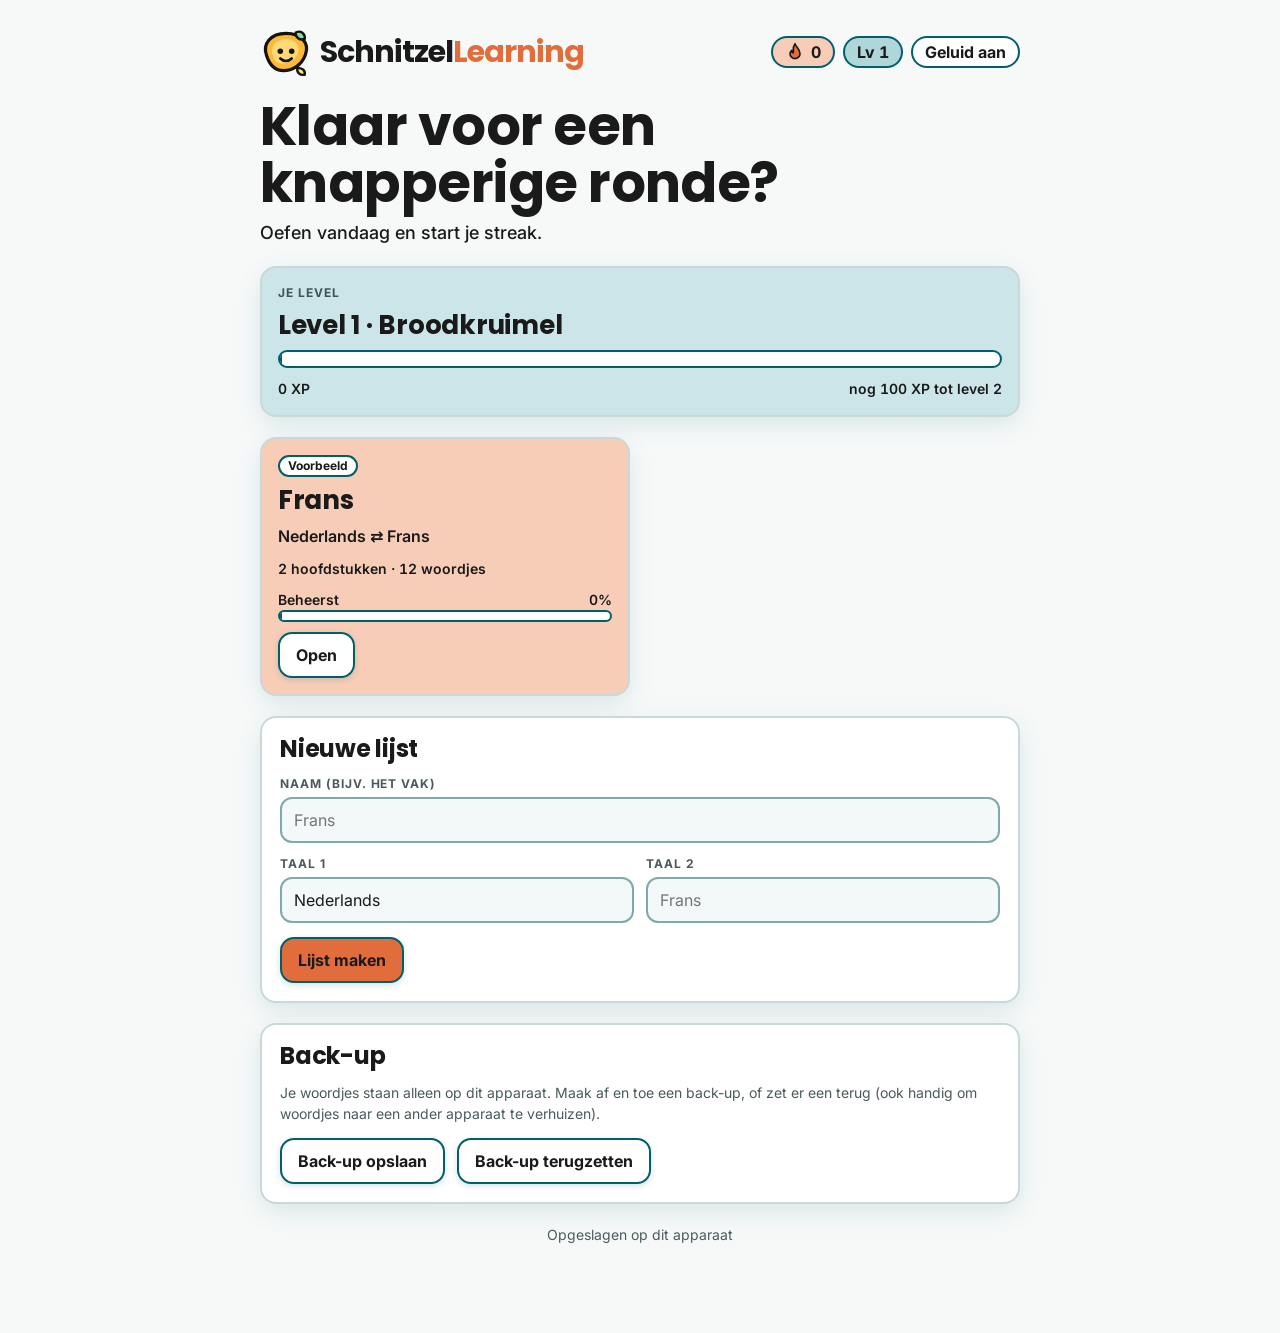
==== commit c96af714: "Nieuwe look: petrol en teal in plaats van gele stickers Zachte schaduwen, Poppins en Inter, nieuwe i" ====
--- a/index.html
+++ b/index.html
@@ -5,8 +5,8 @@
     <meta name="viewport" content="width=device-width, initial-scale=1, viewport-fit=cover" />
     <title>Schnitzel Learning</title>
     <meta name="description" content="Woordjes leren met herhaling, XP en levels." />
-    <meta name="theme-color" content="#ffd84a" media="(prefers-color-scheme: light)" />
-    <meta name="theme-color" content="#2a2218" media="(prefers-color-scheme: dark)" />
+    <meta name="theme-color" content="#F7F9F9" media="(prefers-color-scheme: light)" />
+    <meta name="theme-color" content="#0E1A1C" media="(prefers-color-scheme: dark)" />
     <meta name="apple-mobile-web-app-capable" content="yes" />
     <meta name="mobile-web-app-capable" content="yes" />
     <meta name="apple-mobile-web-app-status-bar-style" content="default" />
@@ -16,7 +16,7 @@
     <link rel="apple-touch-icon" href="icons/apple-touch-icon.png" />
     <link rel="preconnect" href="https://fonts.googleapis.com" />
     <link rel="preconnect" href="https://fonts.gstatic.com" crossorigin />
-    <link rel="stylesheet" href="https://fonts.googleapis.com/css2?family=Bricolage+Grotesque:opsz,wght@12..96,600;12..96,800&family=Figtree:wght@400;500;600;700&display=swap" />
+    <link rel="stylesheet" href="https://fonts.googleapis.com/css2?family=Inter:wght@400;500;600;700&family=Poppins:wght@500;600;700&display=swap" />
     <link rel="stylesheet" href="styles.css" />
   </head>
   <body>
--- a/styles.css
+++ b/styles.css
@@ -1,105 +1,102 @@
-/* Concept: sticker-stijl. Dikke omlijning, harde schaduwen, felle vlakken op een gele puntjesachtergrond. Spelelementen: XP, level, streak, combo. */
+/* Concept: rustig en helder. Petrol en teal op een zacht grijswitte achtergrond, oranje alleen voor de belangrijkste knop. Spelelementen: XP, level, streak, combo. */
 :root {
-  --bg: #ffd84a;
-  --dots: #f0c426;
-  --card: #fffdf5;
-  --ink: #17120c;
-  --muted: #5d5444;
-  --edge: #17120c;
-  --shadow: #17120c;
-  --field: #fff6d6;
-  --c1: #ff8a5c; --c2: #7be0a9; --c3: #7cc8ff; --c4: #ff9ec7; --c5: #c9a7ff;
-  --hot: #ff5a45;
-  --good: #7be0a9; --near: #ffe27a; --bad: #ff9a8a;
-  --on-fill: #17120c;
-  --paper: #fffdf5;                /* vaste crèmekleur voor knoppen/labels op felle vlakken */
-  --rim: var(--edge);              /* rand van de blokken zelf */
-  --rim-shadow: var(--shadow);     /* schaduw van de blokken zelf */
-  --line: var(--edge);             /* zachtere rand voor rustige panelen */
-  --line-shadow: var(--shadow);
-  --line-strong: var(--edge);      /* velden en keuzeknoppen */
-  --font-display: "Bricolage Grotesque", "Trebuchet MS", system-ui, sans-serif;
-  --font-body: "Figtree", system-ui, -apple-system, "Segoe UI", sans-serif;
+  --bg: #F7F9F9;
+  --dots: transparent;
+  --card: #FFFFFF;
+  --ink: #1A1A1A;
+  --muted: #4A5A5C;
+  --edge: #005F6A;
+  --shadow: rgba(0, 95, 106, .18);
+  --field: #F3F8F8;
+  --c1: #F8CDB8; --c2: #BFE3DA; --c3: #CBE5E8; --c4: #E4EEEE; --c5: #AFD6D9;
+  --hot: #E06D3B;
+  --accent: #008080;
+  --good: #BFE3DA; --near: #F7E3A8; --bad: #F5B5A6;
+  --on-fill: #1A1A1A;
+  --paper: #FFFFFF;                /* vaste lichte kleur voor knoppen/labels op gekleurde vlakken */
+  --rim: #CBD8D8;                  /* rand van de blokken zelf */
+  --rim-shadow: rgba(0, 95, 106, .12);
+  --line: #CBD8D8;                 /* zachtere rand voor rustige panelen */
+  --line-shadow: rgba(0, 95, 106, .12);
+  --line-strong: #7FA9AD;          /* velden en keuzeknoppen */
+  --font-display: "Poppins", system-ui, sans-serif;
+  --font-body: "Inter", system-ui, -apple-system, "Segoe UI", sans-serif;
 }
 @media (prefers-color-scheme: dark) {
   :root:not([data-theme="light"]) {
-    --bg: #2a2218; --dots: #362c1f; --card: #3a3024; --ink: #fbf3df; --muted: #d2c7b0; --edge: #fbf3df; --shadow: #17110a;
-    --field: #2e251a; --hot: #ff6b57; color-scheme: dark;
-    /* donker: felle blokken houden een crèmekleurige rand met een warme gouden schaduw; rustige panelen een zachtere rand */
-    --rim-shadow: #947a38;
-    --line: #6a5b44; --line-shadow: #17110a; --line-strong: #a99a78;
+    --bg: #0E1A1C; --card: #16282B; --ink: #EAF2F2; --muted: #A8BEC0; --edge: #5FA8AD; --shadow: rgba(0, 0, 0, .45);
+    --field: #112023; --hot: #F0814F; color-scheme: dark;
+    --rim: #2C4448; --rim-shadow: rgba(0, 0, 0, .35);
+    --line: #2C4448; --line-shadow: rgba(0, 0, 0, .35); --line-strong: #4B7377;
   }
 }
 :root[data-theme="dark"] {
-  --bg: #2a2218; --dots: #362c1f; --card: #3a3024; --ink: #fbf3df; --muted: #d2c7b0; --edge: #fbf3df; --shadow: #17110a;
-  --field: #2e251a; --hot: #ff6b57; color-scheme: dark;
-  /* donker: felle blokken houden een crèmekleurige rand met een warme gouden schaduw; rustige panelen een zachtere rand */
-  --rim-shadow: #947a38;
-  --line: #6a5b44; --line-shadow: #17110a; --line-strong: #a99a78;
+  --bg: #0E1A1C; --card: #16282B; --ink: #EAF2F2; --muted: #A8BEC0; --edge: #5FA8AD; --shadow: rgba(0, 0, 0, .45);
+  --field: #112023; --hot: #F0814F; color-scheme: dark;
+  --rim: #2C4448; --rim-shadow: rgba(0, 0, 0, .35);
+  --line: #2C4448; --line-shadow: rgba(0, 0, 0, .35); --line-strong: #4B7377;
 }
 * { box-sizing: border-box; }
 body {
   background-color: var(--bg);
-  background-image: radial-gradient(var(--dots) 2px, transparent 2.5px);
-  background-size: 22px 22px;
   color: var(--ink); font-family: var(--font-body); font-size: 16px; line-height: 1.5;
   padding-block: 18px 80px;
   padding-left: max(16px, env(safe-area-inset-left, 0px));
   padding-right: max(16px, env(safe-area-inset-right, 0px));
 }
 .wrap { max-width: 760px; margin: 0 auto; display: flex; flex-direction: column; gap: 20px; }
-h1, h2, h3 { font-family: var(--font-display); font-weight: 800; line-height: 1.05; margin: 0; text-wrap: balance; letter-spacing: -0.01em; }
+h1, h2, h3 { font-family: var(--font-display); font-weight: 700; line-height: 1.05; margin: 0; text-wrap: balance; letter-spacing: -0.01em; }
 button, input, textarea, select { font: inherit; color: inherit; }
 button { cursor: pointer; }
-:focus-visible { outline: 4px solid var(--hot); outline-offset: 2px; }
+:focus-visible { outline: 2px solid var(--accent); outline-offset: 2px; }
 
 /* bouwstenen */
-.sticker { background: var(--card); border: 3px solid var(--rim); border-radius: 18px; box-shadow: 5px 5px 0 var(--rim-shadow); }
-.sticker.panel:not(.q), .sticker.chapter, .sticker.empty { border-color: var(--line); box-shadow: 5px 5px 0 var(--line-shadow); }
-/* Felle vlakken: alles erin gedraagt zich als in de lichte modus (donkere tekst, crème knoppen), ook in de donkere modus */
-.levelcard, .subject, .q, .score, .face, .feedback { --card: var(--paper); --ink: #17120c; --edge: #17120c; --shadow: #17120c; --field: #fff6d6; }
+.sticker { background: var(--card); border: 2px solid var(--rim); border-radius: 16px; box-shadow: 0 8px 24px var(--rim-shadow); }
+.sticker.panel:not(.q), .sticker.chapter, .sticker.empty { border-color: var(--line); box-shadow: 0 8px 24px var(--line-shadow); }
+/* Felle vlakken: alles erin gedraagt zich als in de lichte modus (donkere tekst, witte knoppen), ook in de donkere modus */
+.levelcard, .subject, .q, .score, .face, .feedback { --card: var(--paper); --ink: #1A1A1A; --edge: #005F6A; --shadow: rgba(0, 95, 106, .18); --field: #F3F8F8; }
 .btn {
-  background: var(--card); border: 3px solid var(--edge); border-radius: 14px; box-shadow: 3px 3px 0 var(--shadow);
+  background: var(--card); border: 2px solid var(--edge); border-radius: 14px; box-shadow: 0 2px 6px var(--shadow);
   padding: 8px 16px; min-height: 46px; font-weight: 700; transition: transform .08s, box-shadow .08s;
 }
-.btn:hover { transform: translate(-1px, -1px); box-shadow: 4px 4px 0 var(--shadow); }
+.btn:hover { transform: translate(-1px, -1px); box-shadow: 0 4px 10px var(--shadow); }
 .btn:active { transform: translate(3px, 3px); box-shadow: 0 0 0 var(--shadow); }
-.btn.primary { background: var(--hot); color: #17120c; }
-.btn.good { background: var(--good); color: #17120c; }
-.btn.alt { background: var(--c3); color: #17120c; }
+.btn.primary { background: var(--hot); color: #1A1A1A; }
+.btn.good { background: var(--good); color: #1A1A1A; }
+.btn.alt { background: var(--c3); color: #1A1A1A; }
 .btn.small { padding: 4px 12px; min-height: 38px; font-size: 14px; }
 .btn.flat { box-shadow: none; background: transparent; }
-.btn:disabled { opacity: .45; cursor: not-allowed; transform: none; box-shadow: 3px 3px 0 var(--shadow); }
+.btn:disabled { opacity: .45; cursor: not-allowed; transform: none; box-shadow: 0 2px 6px var(--shadow); }
 .linkbtn { background: none; border: 0; padding: 0; font-weight: 700; text-decoration: underline; text-underline-offset: 3px; text-decoration-thickness: 2px; }
 .lbl { font-size: 12px; font-weight: 700; letter-spacing: .08em; text-transform: uppercase; color: var(--muted); }
 .hint { color: var(--muted); font-size: 14px; margin: 0; }
 .row { display: flex; gap: 12px; flex-wrap: wrap; align-items: flex-end; }
 .field { display: flex; flex-direction: column; gap: 4px; flex: 1 1 160px; min-width: 0; }
 input[type=text], textarea {
-  background: var(--field); border: 3px solid var(--line-strong); border-radius: 12px; padding: 8px 12px; width: 100%; min-height: 46px;
+  background: var(--field); border: 2px solid var(--line-strong); border-radius: 12px; padding: 8px 12px; width: 100%; min-height: 46px;
 }
 textarea { min-height: 120px; resize: vertical; }
-input[type=text]:focus, textarea:focus { outline: none; box-shadow: 4px 4px 0 var(--hot); }
-.pill { white-space: nowrap; display: inline-flex; align-items: center; gap: 6px; border: 3px solid var(--edge); border-radius: 99px; padding: 2px 12px; font-weight: 700; background: var(--card); font-variant-numeric: tabular-nums; }
+input[type=text]:focus, textarea:focus { outline: none; box-shadow: 0 0 0 3px color-mix(in srgb, var(--accent) 40%, transparent); }
+.pill { white-space: nowrap; display: inline-flex; align-items: center; gap: 6px; border: 2px solid var(--edge); border-radius: 99px; padding: 2px 12px; font-weight: 700; background: var(--card); font-variant-numeric: tabular-nums; }
 
 /* bovenbalk */
 .top { display: flex; align-items: center; justify-content: space-between; gap: 12px; flex-wrap: wrap; }
 .brand { display: flex; align-items: center; gap: 8px; background: none; border: 0; padding: 0; text-align: left; }
 .logo { width: 52px; height: 52px; flex: none; transition: transform .3s; }
 .brand:hover .logo { transform: rotate(-12deg) scale(1.08); }
-.brand-name { font-family: var(--font-display); font-weight: 800; font-size: 30px; letter-spacing: -0.03em; line-height: 1; color: var(--ink); }
+.brand-name { font-family: var(--font-display); font-weight: 700; font-size: 30px; letter-spacing: -0.03em; line-height: 1; color: var(--ink); }
 .brand-name span { color: var(--hot); -webkit-text-stroke: 0; }
 .chips { display: flex; gap: 8px; align-items: center; flex-wrap: wrap; }
 .chips svg { width: 20px; height: 20px; flex: none; }
-.pill.fire { background: var(--c1); color: #17120c; }
-.pill.lvl { background: var(--c5); color: #17120c; }
+.pill.fire { background: var(--c1); color: #1A1A1A; }
+.pill.lvl { background: var(--c5); color: #1A1A1A; }
 .pill.snd { background: var(--card); min-height: 0; }
 
 .levelcard { padding: 16px; display: flex; flex-direction: column; gap: 10px; background: var(--c3); color: var(--on-fill); }
-.levelcard .lbl { color: #3a3224; }
+.levelcard .lbl { color: #3E5457; }
 .levelcard h2 { font-size: 26px; }
-.bar { height: 18px; border: 3px solid var(--edge); border-radius: 99px; background: var(--card); overflow: hidden; }
-.bar i { display: block; height: 100%; background: var(--hot); border-right: 3px solid var(--edge); transition: width .5s; min-width: 0; }
+.bar { height: 18px; border: 2px solid var(--edge); border-radius: 99px; background: var(--card); overflow: hidden; }
+.bar i { display: block; height: 100%; background: var(--accent); border-right: 2px solid var(--edge); transition: width .5s; min-width: 0; }
 .bar.green i { background: var(--c2); }
 .bar.slim { height: 12px; border-width: 2px; }
 .bar.slim i { border-right-width: 2px; }
@@ -127,9 +124,9 @@
 .choices { display: flex; gap: 10px; flex-wrap: wrap; }
 .choice { position: relative; }
 .choice input { position: absolute; opacity: 0; inset: 0; width: 100%; height: 100%; margin: 0; cursor: pointer; }
-.choice span { display: block; border: 3px solid var(--line-strong); border-radius: 12px; padding: 6px 14px; min-height: 42px; background: var(--card); font-weight: 600; display: flex; align-items: center; }
-.choice input:checked + span { background: var(--c1); color: #17120c; border-color: var(--edge); box-shadow: 3px 3px 0 var(--shadow); font-weight: 700; }
-.choice input:focus-visible + span { outline: 4px solid var(--hot); outline-offset: 2px; }
+.choice span { display: block; border: 2px solid var(--line-strong); border-radius: 12px; padding: 6px 14px; min-height: 42px; background: var(--card); font-weight: 600; display: flex; align-items: center; }
+.choice input:checked + span { background: var(--c1); color: #1A1A1A; border-color: var(--edge); box-shadow: 0 2px 6px var(--shadow); font-weight: 700; }
+.choice input:focus-visible + span { outline: 2px solid var(--accent); outline-offset: 2px; }
 .chapters { display: flex; flex-direction: column; gap: 16px; }
 .chapter { overflow: hidden; }
 .chead { display: flex; gap: 12px; align-items: center; padding: 14px 16px; flex-wrap: wrap; }
@@ -139,7 +136,7 @@
 .chapter.open .caret { transform: rotate(90deg); }
 .cmeta { display: flex; gap: 10px; align-items: center; font-size: 14px; font-weight: 600; font-variant-numeric: tabular-nums; }
 .cmeta .bar { flex: 1; max-width: 160px; }
-.cbody { border-top: 3px solid var(--line); padding: 16px; display: flex; flex-direction: column; gap: 18px; background: var(--field); }
+.cbody { border-top: 2px solid var(--line); padding: 16px; display: flex; flex-direction: column; gap: 18px; background: var(--field); }
 .cbody h4 { margin: 0; font-family: var(--font-display); font-size: 18px; }
 .wordhead, .wordrow { display: grid; grid-template-columns: 1fr 1fr auto auto; gap: 8px; align-items: center; }
 .wordhead { padding-bottom: 4px; }
@@ -152,7 +149,7 @@
 .pips { display: inline-flex; gap: 3px; }
 .pips i { width: 10px; height: 10px; border: 2px solid var(--edge); border-radius: 50%; display: block; }
 .pips i.on { background: var(--c2); }
-.preview { background: var(--good); color: #17120c; border: 3px solid var(--edge); border-radius: 12px; padding: 10px 12px; font-size: 14px; }
+.preview { background: var(--good); color: #1A1A1A; border: 2px solid var(--edge); border-radius: 12px; padding: 10px 12px; font-size: 14px; }
 .preview.err { background: var(--bad); }
 .preview ul { margin: 6px 0 0; padding-left: 18px; }
 .empty { text-align: center; color: var(--muted); padding: 18px; font-weight: 600; }
@@ -161,15 +158,15 @@
 /* oefenen */
 .hud { display: flex; align-items: center; gap: 10px; flex-wrap: wrap; }
 .hud .bar { flex: 1 1 120px; }
-.combo { background: var(--c1); color: #17120c; animation: pop .35s; }
+.combo { background: var(--c1); color: #1A1A1A; animation: pop .35s; }
 @keyframes pop { 0% { transform: scale(.6); } 60% { transform: scale(1.2); } 100% { transform: scale(1); } }
 .q { text-align: center; padding: 30px 16px; display: flex; flex-direction: column; gap: 8px; align-items: center; background: var(--c3); color: var(--on-fill); }
-.q .lbl { color: #3a3224; }
-.word { font-family: var(--font-display); font-weight: 800; font-size: clamp(34px, 10vw, 58px); line-height: 1.05; overflow-wrap: anywhere; }
+.q .lbl { color: #3E5457; }
+.word { font-family: var(--font-display); font-weight: 700; font-size: clamp(34px, 10vw, 58px); line-height: 1.05; overflow-wrap: anywhere; }
 .answerrow { display: flex; gap: 12px; flex-wrap: wrap; }
 .answerrow input { flex: 1 1 200px; font-size: 22px; min-height: 56px; }
 .answerrow .btn { min-height: 56px; }
-.feedback { padding: 16px; display: flex; flex-direction: column; gap: 4px; color: #17120c; animation: pop .35s; }
+.feedback { padding: 16px; display: flex; flex-direction: column; gap: 4px; color: #1A1A1A; animation: pop .35s; }
 .feedback.ok { background: var(--good); } .feedback.near { background: var(--near); } .feedback.bad { background: var(--bad); }
 .feedback strong { font-family: var(--font-display); font-size: 28px; }
 .feedback .correct { font-size: 24px; font-weight: 700; overflow-wrap: anywhere; }
@@ -185,13 +182,13 @@
 .face { position: absolute; inset: 0; backface-visibility: hidden; -webkit-backface-visibility: hidden; display: flex; flex-direction: column; gap: 8px; align-items: center; justify-content: center; padding: 20px; text-align: center; color: var(--on-fill); }
 .face.front { background: var(--c3); }
 .face.back { background: var(--c4); transform: rotateY(180deg); }
-.face .lbl { color: #3a3224; }
+.face .lbl { color: #3E5457; }
 .cardbtns { display: grid; grid-template-columns: 1fr 1fr; gap: 12px; }
 .cardbtns .btn { min-height: 56px; font-size: 18px; }
 
 .score { text-align: center; display: flex; flex-direction: column; gap: 10px; align-items: center; padding: 22px 16px; background: var(--c2); color: var(--on-fill); }
-.score .lbl { color: #2b3a2f; }
-.score .big { font-family: var(--font-display); font-weight: 800; font-size: clamp(56px, 18vw, 96px); line-height: 1; font-variant-numeric: tabular-nums; }
+.score .lbl { color: #3E5457; }
+.score .big { font-family: var(--font-display); font-weight: 700; font-size: clamp(56px, 18vw, 96px); line-height: 1; font-variant-numeric: tabular-nums; }
 .score .logo { width: 92px; height: 92px; animation: wig 1.2s ease-in-out infinite; }
 @keyframes wig { 0%, 100% { transform: rotate(-8deg); } 50% { transform: rotate(8deg) scale(1.06); } }
 .stats3 { display: flex; gap: 10px; flex-wrap: wrap; justify-content: center; }
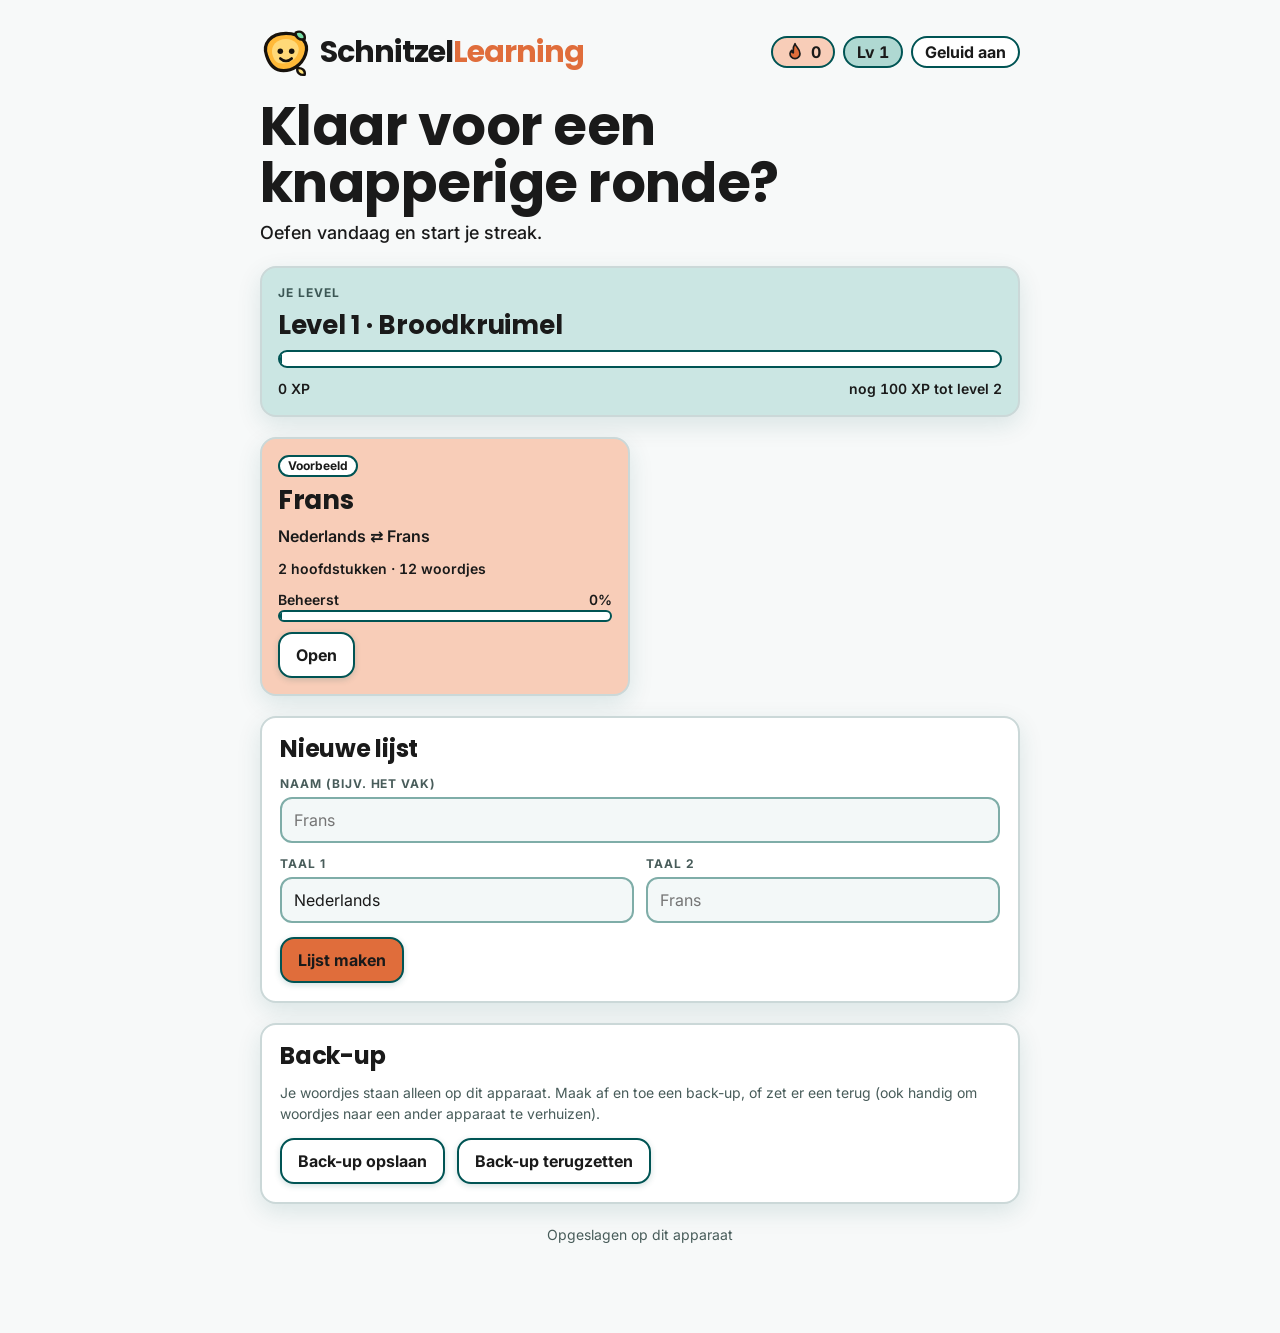
==== commit 07671c87: "Donkerdere, echte teal als hoofdkleur Co-Authored-By: Claude Sonnet 5.5 <noreply@anthropic.com> Clau" ====
--- a/index.html
+++ b/index.html
@@ -6,7 +6,7 @@
     <title>Schnitzel Learning</title>
     <meta name="description" content="Woordjes leren met herhaling, XP en levels." />
     <meta name="theme-color" content="#F7F9F9" media="(prefers-color-scheme: light)" />
-    <meta name="theme-color" content="#0E1A1C" media="(prefers-color-scheme: dark)" />
+    <meta name="theme-color" content="#0D1B1B" media="(prefers-color-scheme: dark)" />
     <meta name="apple-mobile-web-app-capable" content="yes" />
     <meta name="mobile-web-app-capable" content="yes" />
     <meta name="apple-mobile-web-app-status-bar-style" content="default" />
--- a/styles.css
+++ b/styles.css
@@ -4,37 +4,37 @@
   --dots: transparent;
   --card: #FFFFFF;
   --ink: #1A1A1A;
-  --muted: #4A5A5C;
-  --edge: #005F6A;
-  --shadow: rgba(0, 95, 106, .18);
+  --muted: #485C5A;
+  --edge: #005454;
+  --shadow: rgba(0, 84, 84, .18);
   --field: #F3F8F8;
-  --c1: #F8CDB8; --c2: #BFE3DA; --c3: #CBE5E8; --c4: #E4EEEE; --c5: #AFD6D9;
+  --c1: #F8CDB8; --c2: #BFE3DA; --c3: #CBE6E3; --c4: #E4EEEE; --c5: #AFD8D2;
   --hot: #E06D3B;
-  --accent: #008080;
+  --accent: #006E6E;
   --good: #BFE3DA; --near: #F7E3A8; --bad: #F5B5A6;
   --on-fill: #1A1A1A;
   --paper: #FFFFFF;                /* vaste lichte kleur voor knoppen/labels op gekleurde vlakken */
   --rim: #CBD8D8;                  /* rand van de blokken zelf */
-  --rim-shadow: rgba(0, 95, 106, .12);
+  --rim-shadow: rgba(0, 84, 84, .12);
   --line: #CBD8D8;                 /* zachtere rand voor rustige panelen */
-  --line-shadow: rgba(0, 95, 106, .12);
-  --line-strong: #7FA9AD;          /* velden en keuzeknoppen */
+  --line-shadow: rgba(0, 84, 84, .12);
+  --line-strong: #7FADA8;          /* velden en keuzeknoppen */
   --font-display: "Poppins", system-ui, sans-serif;
   --font-body: "Inter", system-ui, -apple-system, "Segoe UI", sans-serif;
 }
 @media (prefers-color-scheme: dark) {
   :root:not([data-theme="light"]) {
-    --bg: #0E1A1C; --card: #16282B; --ink: #EAF2F2; --muted: #A8BEC0; --edge: #5FA8AD; --shadow: rgba(0, 0, 0, .45);
-    --field: #112023; --hot: #F0814F; color-scheme: dark;
-    --rim: #2C4448; --rim-shadow: rgba(0, 0, 0, .35);
-    --line: #2C4448; --line-shadow: rgba(0, 0, 0, .35); --line-strong: #4B7377;
+    --bg: #0D1B1B; --card: #152928; --ink: #EAF2F2; --muted: #A8C2BF; --edge: #5FB0AB; --shadow: rgba(0, 0, 0, .45);
+    --field: #102322; --hot: #F0814F; color-scheme: dark;
+    --rim: #2B4745; --rim-shadow: rgba(0, 0, 0, .35);
+    --line: #2B4745; --line-shadow: rgba(0, 0, 0, .35); --line-strong: #4A7673;
   }
 }
 :root[data-theme="dark"] {
-  --bg: #0E1A1C; --card: #16282B; --ink: #EAF2F2; --muted: #A8BEC0; --edge: #5FA8AD; --shadow: rgba(0, 0, 0, .45);
-  --field: #112023; --hot: #F0814F; color-scheme: dark;
-  --rim: #2C4448; --rim-shadow: rgba(0, 0, 0, .35);
-  --line: #2C4448; --line-shadow: rgba(0, 0, 0, .35); --line-strong: #4B7377;
+  --bg: #0D1B1B; --card: #152928; --ink: #EAF2F2; --muted: #A8C2BF; --edge: #5FB0AB; --shadow: rgba(0, 0, 0, .45);
+  --field: #102322; --hot: #F0814F; color-scheme: dark;
+  --rim: #2B4745; --rim-shadow: rgba(0, 0, 0, .35);
+  --line: #2B4745; --line-shadow: rgba(0, 0, 0, .35); --line-strong: #4A7673;
 }
 * { box-sizing: border-box; }
 body {
@@ -54,7 +54,7 @@
 .sticker { background: var(--card); border: 2px solid var(--rim); border-radius: 16px; box-shadow: 0 8px 24px var(--rim-shadow); }
 .sticker.panel:not(.q), .sticker.chapter, .sticker.empty { border-color: var(--line); box-shadow: 0 8px 24px var(--line-shadow); }
 /* Felle vlakken: alles erin gedraagt zich als in de lichte modus (donkere tekst, witte knoppen), ook in de donkere modus */
-.levelcard, .subject, .q, .score, .face, .feedback { --card: var(--paper); --ink: #1A1A1A; --edge: #005F6A; --shadow: rgba(0, 95, 106, .18); --field: #F3F8F8; }
+.levelcard, .subject, .q, .score, .face, .feedback { --card: var(--paper); --ink: #1A1A1A; --edge: #005454; --shadow: rgba(0, 84, 84, .18); --field: #F3F8F8; }
 .btn {
   background: var(--card); border: 2px solid var(--edge); border-radius: 14px; box-shadow: 0 2px 6px var(--shadow);
   padding: 8px 16px; min-height: 46px; font-weight: 700; transition: transform .08s, box-shadow .08s;
@@ -93,7 +93,7 @@
 .pill.snd { background: var(--card); min-height: 0; }
 
 .levelcard { padding: 16px; display: flex; flex-direction: column; gap: 10px; background: var(--c3); color: var(--on-fill); }
-.levelcard .lbl { color: #3E5457; }
+.levelcard .lbl { color: #3C5755; }
 .levelcard h2 { font-size: 26px; }
 .bar { height: 18px; border: 2px solid var(--edge); border-radius: 99px; background: var(--card); overflow: hidden; }
 .bar i { display: block; height: 100%; background: var(--accent); border-right: 2px solid var(--edge); transition: width .5s; min-width: 0; }
@@ -161,7 +161,7 @@
 .combo { background: var(--c1); color: #1A1A1A; animation: pop .35s; }
 @keyframes pop { 0% { transform: scale(.6); } 60% { transform: scale(1.2); } 100% { transform: scale(1); } }
 .q { text-align: center; padding: 30px 16px; display: flex; flex-direction: column; gap: 8px; align-items: center; background: var(--c3); color: var(--on-fill); }
-.q .lbl { color: #3E5457; }
+.q .lbl { color: #3C5755; }
 .word { font-family: var(--font-display); font-weight: 700; font-size: clamp(34px, 10vw, 58px); line-height: 1.05; overflow-wrap: anywhere; }
 .answerrow { display: flex; gap: 12px; flex-wrap: wrap; }
 .answerrow input { flex: 1 1 200px; font-size: 22px; min-height: 56px; }
@@ -182,12 +182,12 @@
 .face { position: absolute; inset: 0; backface-visibility: hidden; -webkit-backface-visibility: hidden; display: flex; flex-direction: column; gap: 8px; align-items: center; justify-content: center; padding: 20px; text-align: center; color: var(--on-fill); }
 .face.front { background: var(--c3); }
 .face.back { background: var(--c4); transform: rotateY(180deg); }
-.face .lbl { color: #3E5457; }
+.face .lbl { color: #3C5755; }
 .cardbtns { display: grid; grid-template-columns: 1fr 1fr; gap: 12px; }
 .cardbtns .btn { min-height: 56px; font-size: 18px; }
 
 .score { text-align: center; display: flex; flex-direction: column; gap: 10px; align-items: center; padding: 22px 16px; background: var(--c2); color: var(--on-fill); }
-.score .lbl { color: #3E5457; }
+.score .lbl { color: #3C5755; }
 .score .big { font-family: var(--font-display); font-weight: 700; font-size: clamp(56px, 18vw, 96px); line-height: 1; font-variant-numeric: tabular-nums; }
 .score .logo { width: 92px; height: 92px; animation: wig 1.2s ease-in-out infinite; }
 @keyframes wig { 0%, 100% { transform: rotate(-8deg); } 50% { transform: rotate(8deg) scale(1.06); } }
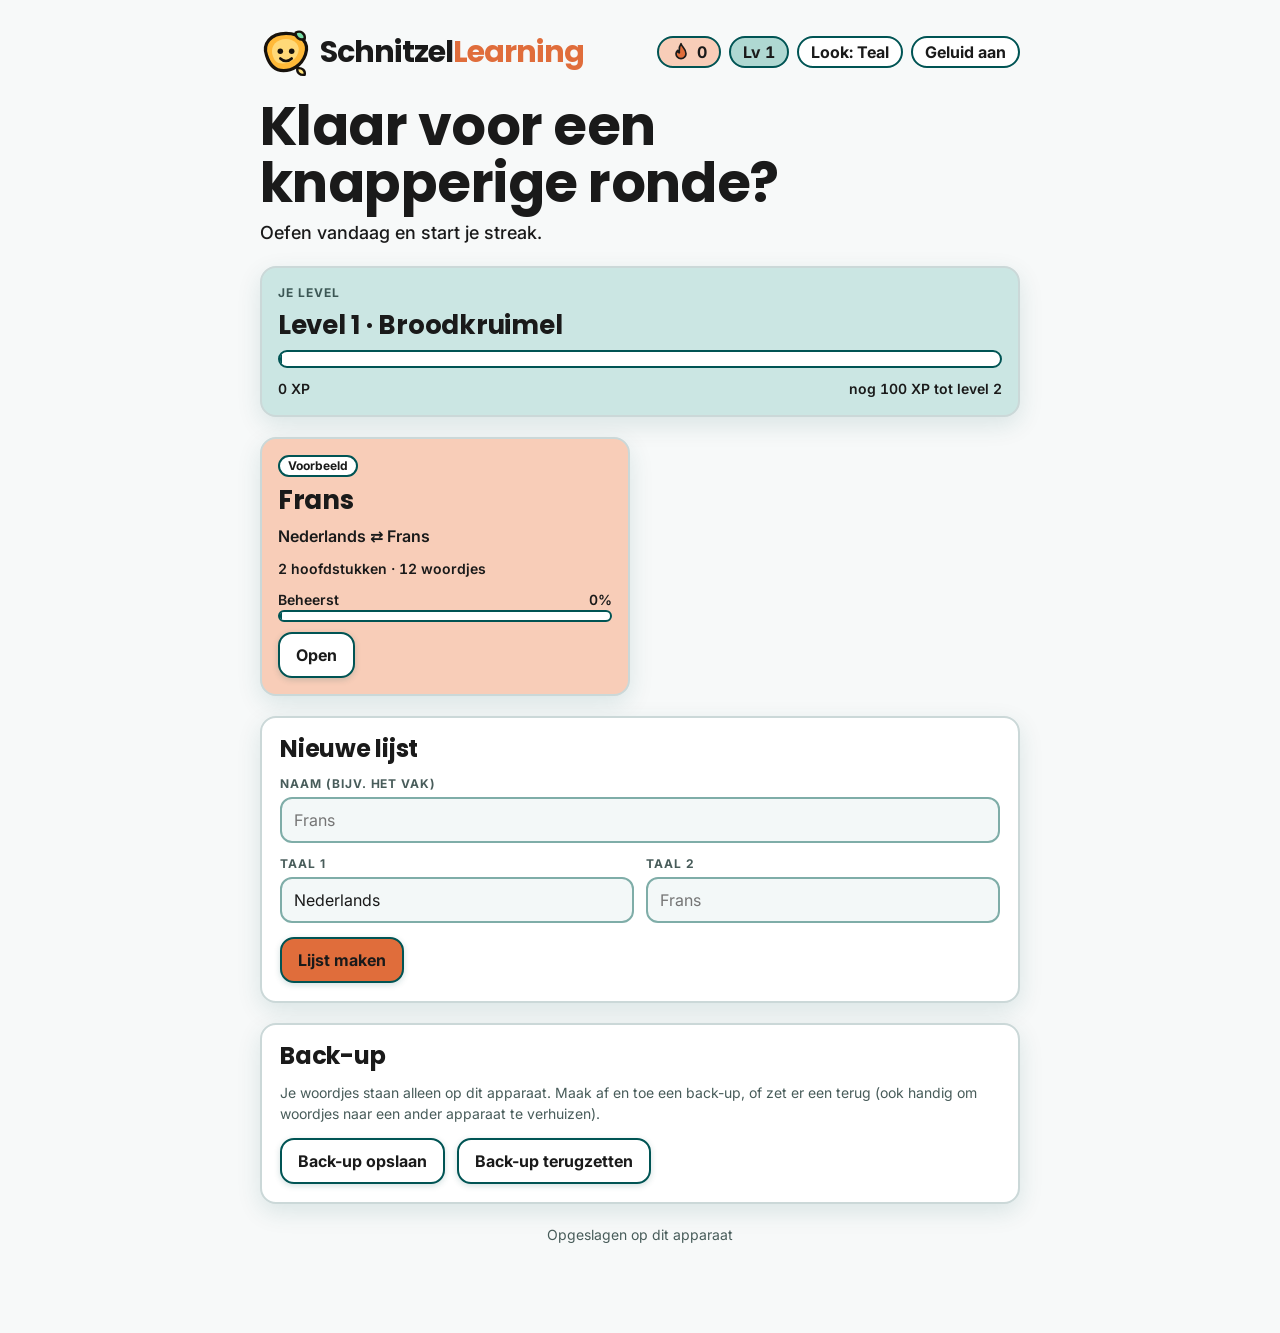
==== commit 42589960: "Look kiezen in de app: teal of geel (stickers) Knop Look in de bovenbalk wisselt direct. De keuze wo" ====
--- a/index.html
+++ b/index.html
@@ -16,7 +16,7 @@
     <link rel="apple-touch-icon" href="icons/apple-touch-icon.png" />
     <link rel="preconnect" href="https://fonts.googleapis.com" />
     <link rel="preconnect" href="https://fonts.gstatic.com" crossorigin />
-    <link rel="stylesheet" href="https://fonts.googleapis.com/css2?family=Inter:wght@400;500;600;700&family=Poppins:wght@500;600;700&display=swap" />
+    <link rel="stylesheet" href="https://fonts.googleapis.com/css2?family=Bricolage+Grotesque:opsz,wght@12..96,600;12..96,800&family=Figtree:wght@400;500;600;700&family=Inter:wght@400;500;600;700&family=Poppins:wght@500;600;700&display=swap" />
     <link rel="stylesheet" href="styles.css" />
   </head>
   <body>
--- a/styles.css
+++ b/styles.css
@@ -200,3 +200,51 @@
 @media (prefers-reduced-motion: reduce) {
   *, *::before, *::after { animation: none !important; transition: none !important; }
 }
+
+/* ---------- Look "geel": de originele stickerstijl, te kiezen in de app ---------- */
+:root[data-look="geel"] {
+  --bg: #ffd84a; --dots: #f0c426; --card: #fffdf5; --ink: #17120c; --muted: #5d5444; --edge: #17120c; --shadow: #17120c; --field: #fff6d6;
+  --c1: #ff8a5c; --c2: #7be0a9; --c3: #7cc8ff; --c4: #ff9ec7; --c5: #c9a7ff;
+  --hot: #ff5a45; --accent: #ff5a45; --good: #7be0a9; --near: #ffe27a; --bad: #ff9a8a;
+  --paper: #fffdf5; --rim: var(--edge); --rim-shadow: var(--shadow); --line: var(--edge); --line-shadow: var(--shadow); --line-strong: var(--edge);
+  --font-display: "Bricolage Grotesque", "Trebuchet MS", system-ui, sans-serif;
+  --font-body: "Figtree", system-ui, -apple-system, "Segoe UI", sans-serif;
+}
+@media (prefers-color-scheme: dark) {
+  :root[data-look="geel"]:not([data-theme="light"]) {
+    --bg: #2a2218; --dots: #362c1f; --card: #3a3024; --ink: #fbf3df; --muted: #d2c7b0; --edge: #fbf3df; --shadow: #17110a;
+    --field: #2e251a; --hot: #ff6b57; --accent: #ff6b57; --rim: var(--edge); --rim-shadow: #947a38;
+    --line: #6a5b44; --line-shadow: #17110a; --line-strong: #a99a78;
+  }
+}
+:root[data-look="geel"][data-theme="dark"] {
+  --bg: #2a2218; --dots: #362c1f; --card: #3a3024; --ink: #fbf3df; --muted: #d2c7b0; --edge: #fbf3df; --shadow: #17110a;
+  --field: #2e251a; --hot: #ff6b57; --accent: #ff6b57; --rim: var(--edge); --rim-shadow: #947a38;
+  --line: #6a5b44; --line-shadow: #17110a; --line-strong: #a99a78;
+}
+:root[data-look="geel"] body { background-image: radial-gradient(var(--dots) 2px, transparent 2.5px); background-size: 22px 22px; }
+:root[data-look="geel"] .levelcard, :root[data-look="geel"] .subject, :root[data-look="geel"] .q,
+:root[data-look="geel"] .score, :root[data-look="geel"] .face, :root[data-look="geel"] .feedback {
+  --card: var(--paper); --ink: #17120c; --edge: #17120c; --shadow: #17120c; --field: #fff6d6;
+}
+:root[data-look="geel"] .levelcard .lbl, :root[data-look="geel"] .q .lbl, :root[data-look="geel"] .face .lbl { color: #3a3224; }
+:root[data-look="geel"] .score .lbl { color: #2b3a2f; }
+:root[data-look="geel"] h1, :root[data-look="geel"] h2, :root[data-look="geel"] h3,
+:root[data-look="geel"] .brand-name, :root[data-look="geel"] .word, :root[data-look="geel"] .score .big, :root[data-look="geel"] .feedback strong { font-weight: 800; }
+:root[data-look="geel"] .sticker { border-width: 3px; border-radius: 18px; box-shadow: 5px 5px 0 var(--rim-shadow); }
+:root[data-look="geel"] .sticker.panel:not(.q), :root[data-look="geel"] .sticker.chapter, :root[data-look="geel"] .sticker.empty { box-shadow: 5px 5px 0 var(--line-shadow); }
+:root[data-look="geel"] .btn { border-width: 3px; box-shadow: 3px 3px 0 var(--shadow); }
+:root[data-look="geel"] .btn:hover { box-shadow: 4px 4px 0 var(--shadow); }
+:root[data-look="geel"] .btn:active { box-shadow: 0 0 0 var(--shadow); }
+:root[data-look="geel"] .btn.flat { box-shadow: none; }
+:root[data-look="geel"] .btn:disabled { box-shadow: 3px 3px 0 var(--shadow); }
+:root[data-look="geel"] .pill, :root[data-look="geel"] .bar, :root[data-look="geel"] .preview { border-width: 3px; }
+:root[data-look="geel"] .bar i { border-right-width: 3px; }
+:root[data-look="geel"] .bar.slim { border-width: 2px; }
+:root[data-look="geel"] .bar.slim i { border-right-width: 2px; }
+:root[data-look="geel"] input[type=text], :root[data-look="geel"] textarea, :root[data-look="geel"] .choice span { border-width: 3px; }
+:root[data-look="geel"] .wordrow input { border-width: 2px; }
+:root[data-look="geel"] input[type=text]:focus, :root[data-look="geel"] textarea:focus { box-shadow: 4px 4px 0 var(--hot); }
+:root[data-look="geel"] .choice input:checked + span { box-shadow: 3px 3px 0 var(--shadow); }
+:root[data-look="geel"] .cbody { border-top-width: 3px; }
+:root[data-look="geel"] :focus-visible { outline: 4px solid var(--hot); }
